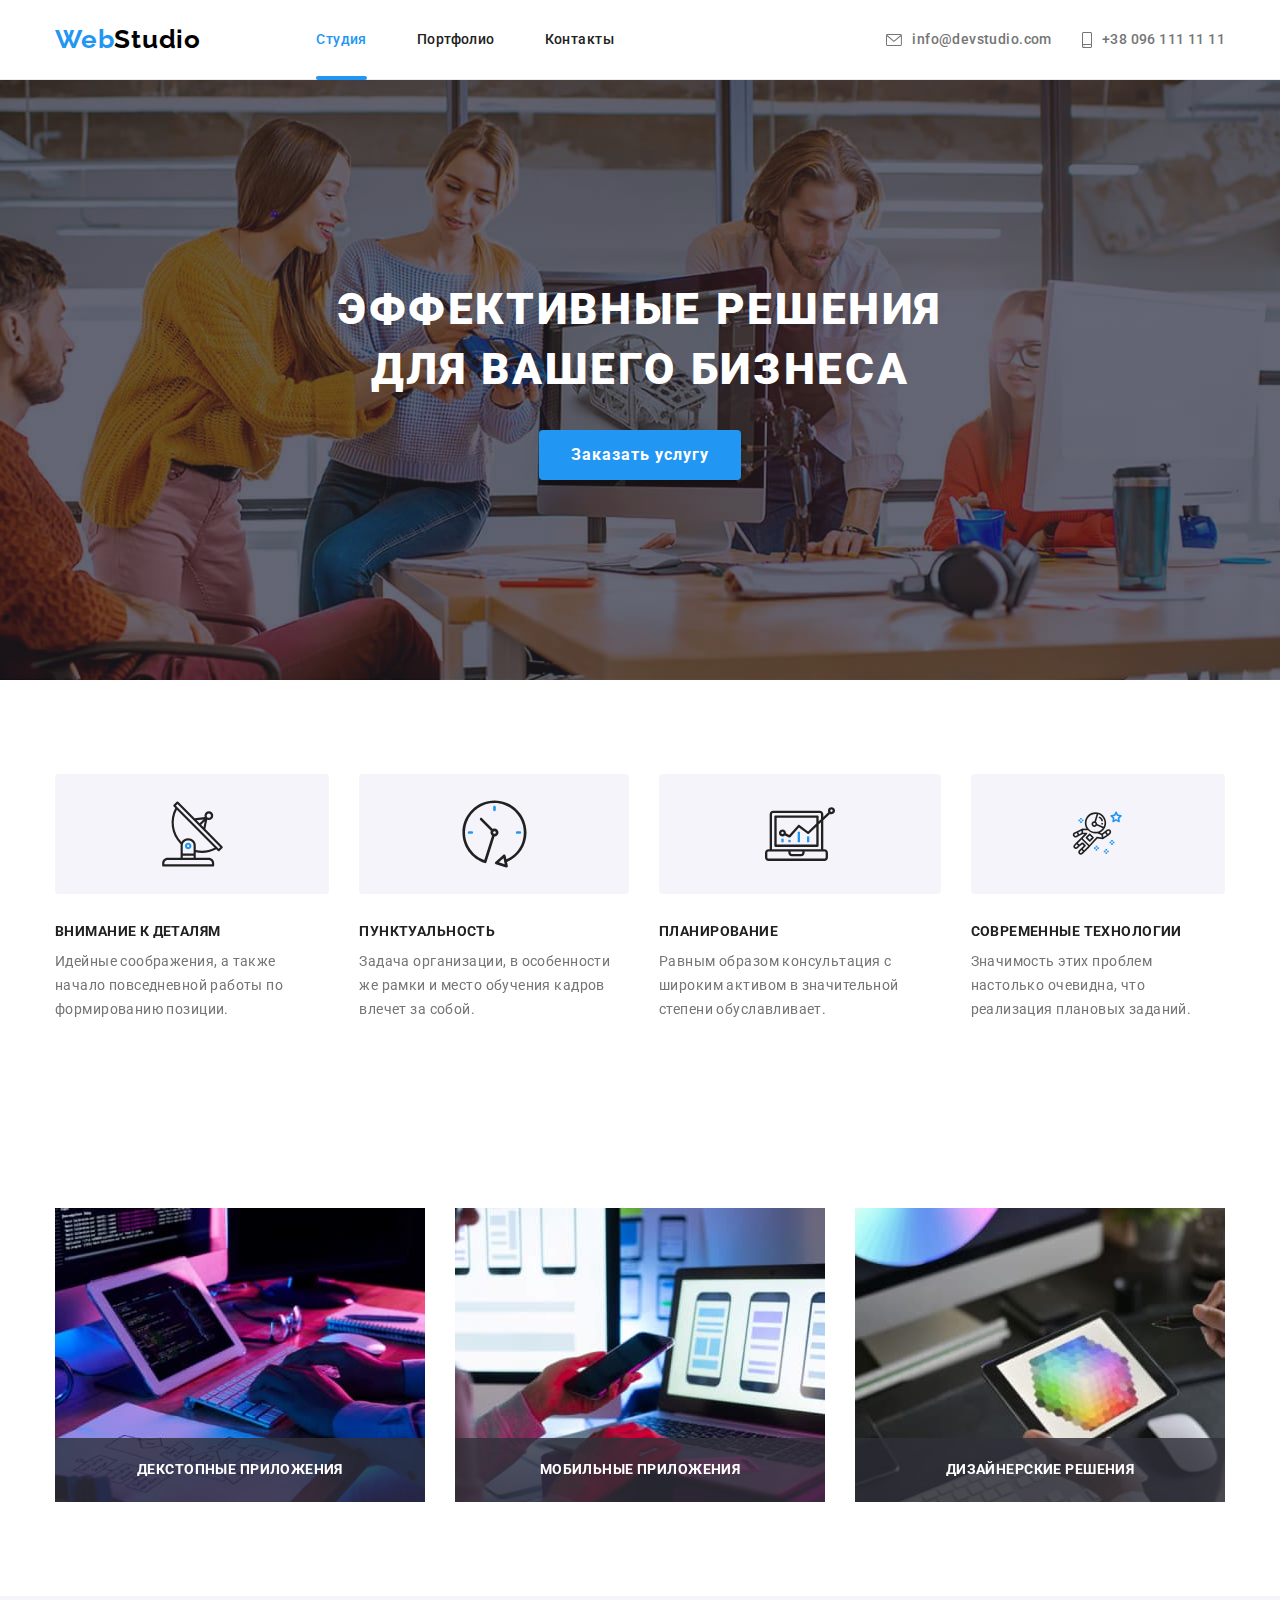
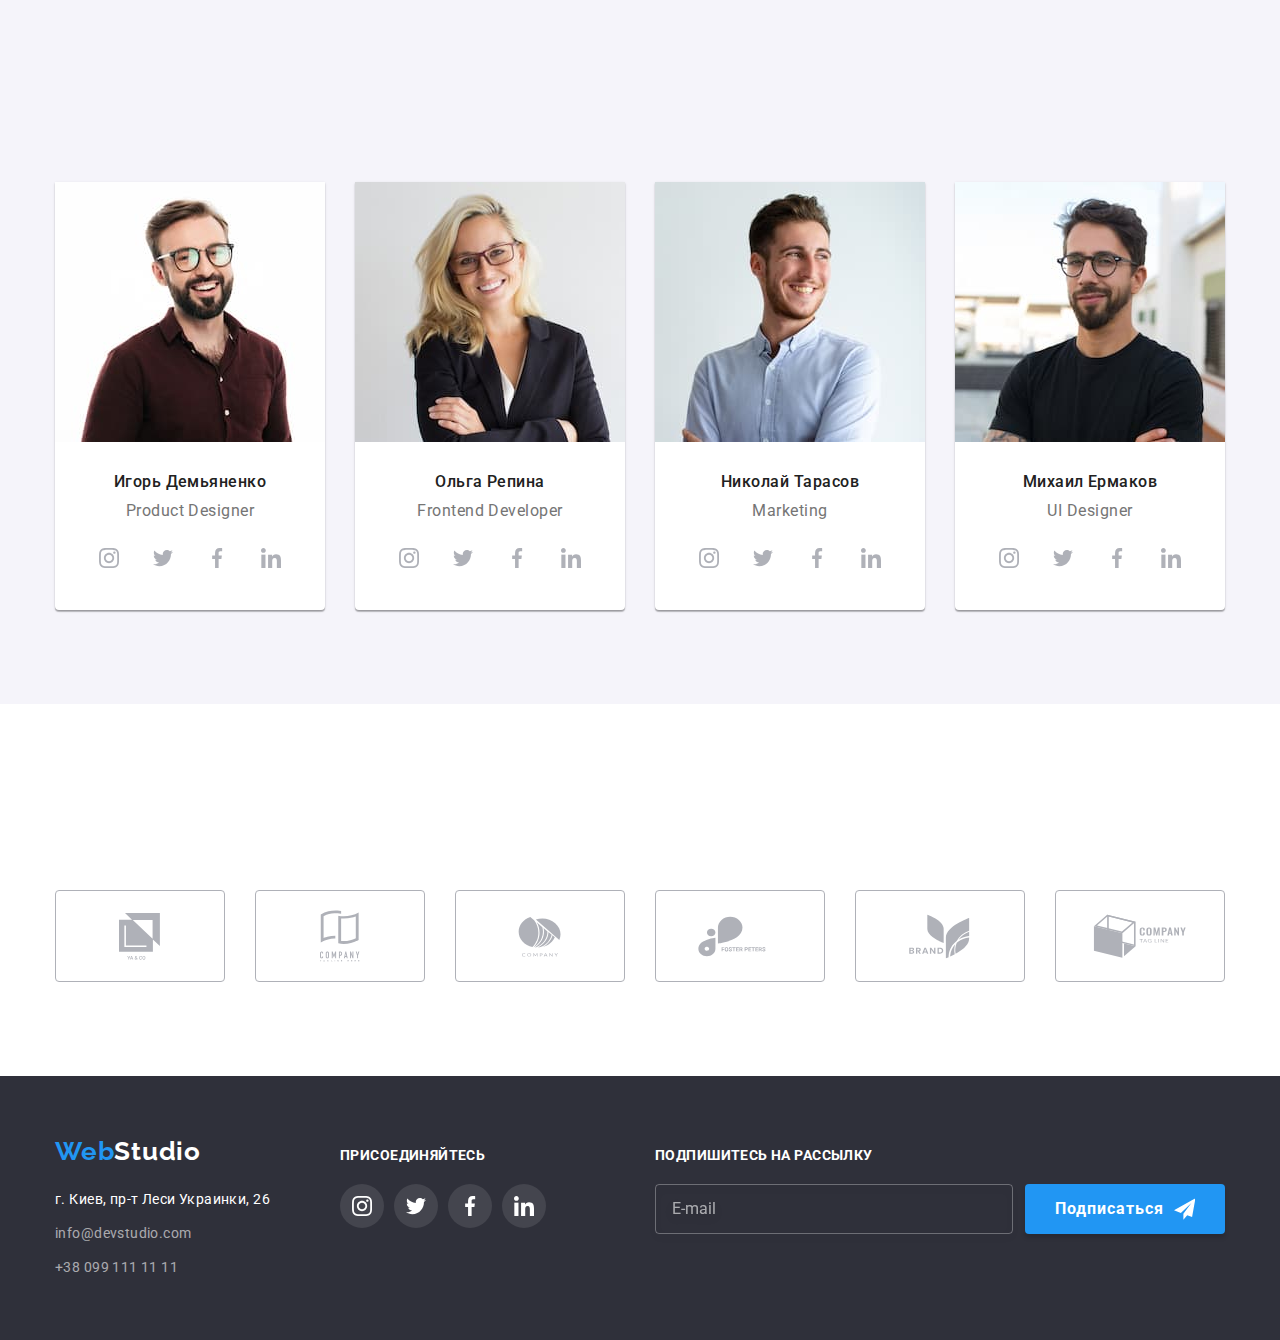
==== index.html @ d661b248 "started" ====
<!DOCTYPE html>
<html lang="ru">
<head>
    <meta charset="UTF-8">
    <meta http-equiv="X-UA-Compatible" content="IE=edge">
    <meta name="viewport" content="width=device-width, initial-scale=1.0">
    <title>Студия</title>
    <link rel="preconnect" href="https://fonts.googleapis.com">
    <link rel="preconnect" href="https://fonts.gstatic.com" crossorigin>
    <link href="https://fonts.googleapis.com/css2?family=Montserrat:wght@400;700&family=Raleway:wght@700&family=Roboto:wght@400;500;700;900&display=swap" rel="stylesheet">
   <!-- Oleo Script -->
    <link rel="preconnect" href="https://fonts.googleapis.com">
    <link rel="preconnect" href="https://fonts.gstatic.com" crossorigin>
    <link
    href="https://fonts.googleapis.com/css2?family=Montserrat:wght@400;700&family=Oleo+Script:wght@400;700&family=Raleway:wght@700&family=Roboto:wght@400;500;700;900&display=swap"
    rel="stylesheet">
    <link rel="stylesheet" href="https://cdnjs.cloudflare.com/ajax/libs/modern-normalize/1.1.0/modern-normalize.min.css">
    <link rel="stylesheet" href="./css/main.min.css">
    <link rel="stylesheet" href="./css/style.css">
    <link rel="stylesheet" href="https://cdnjs.cloudflare.com/ajax/libs/animate.css/4.1.1/animate.min.css" />
    <link href="https://unpkg.com/aos@2.3.1/dist/aos.css" rel="stylesheet">
</head>
<body>
  
<!--Шапка сайта-->
    <header class="page-header">
    <div class="container">
    <a href="/" class="logo">
        <span class="logo-part-one" lang="en">Web</span><span class="logo-part-two" lang="en">Studio</span>
        </a>
    <!--Навигация-->
        
        <nav>
        <ul class="site-nav list">
            <li class="site-nav-item "><a href="" class="site-nav-link current">Студия</a>
            <div class="site-nav-line"></div></li>
            <li class="site-nav-item"><a href="./portfolio.html" class="site-nav-link " >Портфолио</a>
            <div class="site-nav-line"></div></li>
            <li class="site-nav-item"><a href="" class="site-nav-link" >Контакты</a>
            <div class="site-nav-line"></div></li>
            
        </ul>
        </nav>
        <ul class="contacts list">
            <li class="contact"><a href="mailto:info@devstudio.com" class="contact-link" ><svg class="contact-link-icon" width="16" height="12"><use href="./images/icons.svg#icon-envelope-hover"></use></svg>info@devstudio.com</a></li>
            <li class="contact"><a href="tel:+380961111111" class="contact-link" ><svg class="contact-link-icon" width="10" height="16"><use href="./images/icons.svg#icon-smartphone"></use></svg>+38 096 111 11 11</a></li>
        </ul>
            </div>

    </header>
    <div class="container"></div>
        <main>
    <!--Heroy-->
    
        <section class="hero">
        <div class="container">
            <h1 class="hero-title animate__animated animate__swing">
                Эффективные решения для вашего бизнеса
            </h1>
            <button type="button" class="btn-hero" data-modal-open >Заказать услугу</button>

       
        </div>  
        </section>
    
<!--Наши преимущества-->
    <section class="features section">
        <div class="container">
        <!--Заголовок под скрытие-->
        <h2 class="visually-hidden">Наши преимущества</h2>
        <ul class="feature-list list" data-aos="fade-up">
            <li class="feature-item" >
                <div class="feature-bg" >
                    <svg class="feature-icon" width="65" height="70"><use href="./images/icons.svg#icon-antenna-1"></use></svg>
                </div>
                <h3 class="feature-title">Внимание к деталям</h3>
                <p class="feature-article">Идейные соображения, а также начало повседневной работы по формированию позиции.</p>
            
            </li>

            <li class="feature-item">
                <div class="feature-bg">
                    <svg class="feature-icon" width="67" height="70">
                        <use href="./images/icons.svg#icon-clock-1"></use>
                    </svg>
                </div>
                 <h3 class="feature-title">Пунктуальность</h3>
                 <p class="feature-article">Задача организации, в особенности же рамки и место обучения кадров влечет за собой.</p>
            
            </li>

            <li class="feature-item">
                <div class="feature-bg">
                    <svg class="feature-icon" width="70" height="70">
                        <use href="./images/icons.svg#icon-diagram-1"></use>
                    </svg>
                </div>
                <h3 class="feature-title">Планирование</h3>
                <p class="feature-article">Равным образом консультация с широким активом в значительной степени обуславливает.</p>
                
            </li>
            
            <li class="feature-item">
                <div class="feature-bg">
                    <svg class="feature-icon" width="55" height="61">
                        <use href="./images/icons.svg#icon-astronaut-1"></use>
                    </svg>
                </div>
                <h3 class="feature-title">Современные технологии</h3>
                <p class="feature-article">Значимость этих проблем настолько очевидна, что реализация плановых заданий.</p>
            
            </li>
        </ul>

        </div>
    </section>
<!--Чем мы занимаемся?-->
   <section class="work section">
       <div class="container">
       <h2 class="section-title" data-aos="fade-up">
        Чем мы занимаемся
       </h2>
       <ul class="examples list">
           <li class="example-item">
        <div class="example-wrap">
            <img src="./images/box1.jpg" alt="example-1" width="370">
                <p class="example-text">Декстопные приложения
                </p>
            </div>
        </li>

        <li class="example-item">
             <div class="example-wrap">
                <img src="./images/box2.jpg" alt="example-2" width="370">
                <p class="example-text">Мобильные приложения
                </p>
             </div>
        </li>
        <li class="example-item">
            <div class="example-wrap">
                <img src="./images/box3.jpg" alt="example-3" width="370">
                <p class="example-text">Дизайнерские решения
                </p>
            </div>
        </li>
        </div>
   </section>
<!--Наша команда-->

   <section class="team section">
       <div class="container">
    <h2 class="section-title" data-aos="fade-up">
        Наша команда
    </h2>
        <ul class="teams list">
            <li class="team-item">
                <img src="./images/img.jpg" alt="" width="270">
                <div class="team-content">
                    <h3 class="title">Игорь Демьяненко</h3>
                    <p lang="en" class="team-icon">Product Designer</p>
                    <ul class="team-list-soc list">
                        <li class="team-soc-item">
                            <a href="" class="team-soc-link link">
                                <svg class="team-icon" width="20" height="20">
                                    <use href="./images/icons.svg#icon-instagram-team1"></use>
                                </svg>
                            </a>
                        </li>
                        <li class="team-soc-item"><a href="" class="team-soc-link link"><svg class="team-icon" width="20" height="20">
                                    <use href="./images/icons.svg#icon-twitter-team2"></use>
                                </svg></a></li>
                        <li class="team-soc-item"><a href="" class="team-soc-link link"><svg class="team-icon" width="20" height="20">
                                    <use href="./images/icons.svg#icon-facebook-team3"></use>
                                </svg></a></li>
                        <li class="team-soc-item"><a href="" class="team-soc-link link"><svg class="team-icon" width="20" height="20">
                                    <use href="./images/icons.svg#icon-linkedin-team-4"></use>
                                </svg>
                            </a>
                        </li>
                    </ul>
                </div>
            </li>
            <li class="team-item">
                <img src="./images/img1.jpg" alt="" width="270">
                <div class="team-content">
                    <h3 class="title">Ольга Репина</h3>
                    <p lang="en" class="team-icon">Frontend Developer</p> 
                    <ul class="team-list-soc list">
                        <li class="team-soc-item">
                            <a href="" class="team-soc-link link">
                                <svg class="team-icon" width="20" height="20">
                                    <use href="./images/icons.svg#icon-instagram-team1"></use>
                                </svg>
                            </a>
                        </li>
                        <li class="team-soc-item"><a href="" class="team-soc-link link"><svg class="team-icon" width="20" height="20">
                                    <use href="./images/icons.svg#icon-twitter-team2"></use>
                                </svg></a></li>
                        <li class="team-soc-item"><a href="" class="team-soc-link link"><svg class="team-icon" width="20" height="20">
                                    <use href="./images/icons.svg#icon-facebook-team3"></use>
                                </svg></a></li>
                        <li class="team-soc-item"><a href="" class="team-soc-link link"><svg class="team-icon" width="20" height="20">
                                    <use href="./images/icons.svg#icon-linkedin-team-4"></use>
                                </svg></a></li>
                    </ul> </div>
            </li>
            <li class="team-item">
                <img src="./images/img2.jpg" alt="" width="270">
                <div class="team-content">
                    <h3 class="title">Николай Тарасов</h3>
                    <p lang="en" class="team-icon">Marketing</p> 
                    <ul class="team-list-soc list">
                        <li class="team-soc-item">
                            <a href="" class="team-soc-link link">
                                <svg class="team-icon" width="20" height="20">
                                    <use href="./images/icons.svg#icon-instagram-team1"></use>
                                </svg>
                            </a>
                        </li>
                        <li class="team-soc-item"><a href="" class="team-soc-link link"><svg class="team-icon" width="20" height="20">
                                    <use href="./images/icons.svg#icon-twitter-team2"></use>
                                </svg></a></li>
                        <li class="team-soc-item"><a href="" class="team-soc-link link"><svg class="team-icon" width="20" height="20">
                                    <use href="./images/icons.svg#icon-facebook-team3"></use>
                                </svg></a></li>
                        <li class="team-soc-item"><a href="" class="team-soc-link link"><svg class="team-icon" width="20" height="20">
                                    <use href="./images/icons.svg#icon-linkedin-team-4"></use>
                                </svg></a></li>
                    </ul></div>
            </li>
            <li class="team-item">
                <img src="./images/img3.jpg" alt="" width="270">
                <div class="team-content">
                    <h3 class="title">Михаил Ермаков</h3>
                    <p lang="en" class="team-icon">UI Designer</p> <ul class="team-list-soc list">
                        <li class="team-soc-item">
                            <a href="" class="team-soc-link link">
                                <svg class="team-icon" width="20" height="20">
                                    <use href="./images/icons.svg#icon-instagram-team1"></use>
                                </svg>
                            </a>
                        </li>
                        <li class="team-soc-item"><a href="" class="team-soc-link link"><svg class="team-icon" width="20" height="20">
                                    <use href="./images/icons.svg#icon-twitter-team2"></use>
                                </svg></a></li>
                        <li class="team-soc-item"><a href="" class="team-soc-link link"><svg class="team-icon" width="20" height="20">
                                    <use href="./images/icons.svg#icon-facebook-team3"></use>
                                </svg></a></li>
                        <li class="team-soc-item"><a href="" class="team-soc-link link"><svg class="team-icon" width="20" height="20">
                                    <use href="./images/icons.svg#icon-linkedin-team-4"></use>
                                </svg></a></li>
                    </ul></div>
            </li>
        </ul> 
     
        
    </div>
</section>
<section class="client section">
    <div class="container">
        <h2 class="section-title" data-aos="fade-up">Постоянные клиенты</h2>
    <ul class="clients list">
        <li class="client-item">
            <a href="" class="client-item-link link">
                <svg class="client-icon" width="41" height="47">
                    <use href="./images/icons.svg#icon-client1">
                        
                    </use></svg></a></li>
        <li class="client-item">
            <a href="" class="client-item-link link">
                <svg class="client-icon" width="40" height="52">
                    <use href="./images/icons.svg#icon-client2">
                        
                    </use></svg></a></li>
        <li class="client-item">
            <a href="" class="client-item-link link">
                <svg class="client-icon" width="43" height="41">
                    <use href="./images/icons.svg#icon-client3">
                        
                    </use></svg></a></li>
        <li class="client-item">
            <a href="" class="client-item-link link">
                <svg class="client-icon" width="84" height="41">
                    <use href="./images/icons.svg#icon-client4">
                        
                    </use></svg></a></li>
        <li class="client-item">
            <a href="" class="client-item-link link">
                <svg class="client-icon" width="63" height="45">
                    <use href="./images/icons.svg#icon-client5">
                        
                    </use></svg></a></li>
        <li class="client-item">
            <a href="" class="client-item-link link">
                <svg class="client-icon" width="94" height="44">
                    <use href="./images/icons.svg#icon-client6">
                        
                    </use></svg></a></li>
    </ul>
    </div>
</section>
  


    </main>



<!--Footer-->

<footer class="footer">
<div class="container">

 
        
       
<div class="logo-footer-container">
       <a href="/" class="logo-footer"><span class="logo-part-one" lang="en">Web</span><span class="logo-part-three" lang="en">Studio</span> </a>
    <address class="adress">
        <ul class="contacts-footer list">
            <li class="adress-footer"><span>г. Киев, пр-т Леси Украинки, 26</span></li>
            <li class="adress-footer "><a href="mailto:info@devstudio.com" class="contact-footer">info@devstudio.com</a></li>
            <li><a href="tel:+380991111111" class="contact-footer">+38 099 111 11 11</a></li>
    </ul>
    </address>
</div>
   
    
  

<div class="soc">
    <h3 class="footer-soc-title">Присоединяйтесь</h3>
        <ul class="footer-soc list">
            <li class="footer-soc-item">
                <a href="" class="footer-soc-link">
                    <svg class="footer-soc-icon" width="20" height="20">
                        <use href="./images/icons.svg#icon-instagram-footer-1">

                        </use> </svg></a></li>
            <li class="footer-soc-item">
                <a href="" class="footer-soc-link">
                    <svg class="footer-soc-icon" width="20" height="20">
                        <use href="./images/icons.svg#icon-twitter-footer-2">

                        </use> </svg></a></li>
            <li class="footer-soc-item">
                <a href="" class="footer-soc-link">
                    <svg class="footer-soc-icon" width="20" height="20">
                        <use href="./images/icons.svg#icon-facebook-footer-3">

                        </use> </svg></a></li>
            <li class="footer-soc-item">
                <a href="" class="footer-soc-link">
                    <svg class="footer-soc-icon" width="20" height="20">
                        <use href="./images/icons.svg#icon-linkedin-footer-4">

                        </use> </svg></a></li>
        </ul>
</div>

<div class="subscribe-wrap">
<h3 class="footer-soc-title">Подпишитесь на рассылку</h3>
<form class="subscribe-form">

<input 
class="subscribe-input" 
type="email"
name="subscribe-email" 
placeholder="E-mail">

<!-- кнопка -->
<button type="submit" class="subscribe-btn">Подписаться
    <svg class="subscribe-icon" width="24" height="24">
        <use href="./images/icons.svg#icon-icon-send"></use>
    </svg>
</form>

</div>


</footer>

    <div class="backdrop is-hidden" data-modal>
        <div class="modal" >

            <h3 class="modal-title">Оставьте свои данные, мы вам перезвоним</h3>
            <form class="modal-form" autocomplete="on">
                <div class="modal-field">
                <label class="input-name"  for="name">Имя</label>
               <div class="input-wrap"><input class="modal-input" type="text" name="username" id="name" autofocus required />
            <svg class="input-icon" width="18" height="18">
                <use href="./images/icons.svg#icon-person-black-18dp-1" ></use>
            </svg>
        </div>
          
            </div>
               
                <div class="modal-field">

                 <label class="input-name" for="phone_number">Телефон</label>
                <div class="input-wrap">
                <input class="modal-input" type="tel" name="phone_number" id="phone_number" required />
                <svg class="input-icon" width="18" height="18">
                    <use href="./images/icons.svg#icon-phone-black-18dp-1" ></use>
                </svg>
            </div>
                </div>
                   
            <div class="modal-field">
                <label class="input-name"  for="email">Почта</label>
                <div class="input-wrap">
                <input class="modal-input" type="email" name="email" id="email" required />
                    <svg class="input-icon"  width="18" height="18">
                        <use href="./images/icons.svg#icon-email-black-18dp-1">
                        </use>
                    </svg>
                </div>
             </div>
                    
                 
    
                <label class="input-name"  for="comments">Комментарий</label>
                    <textarea  class="modal-textarea" name="comments" rows="5" placeholder="Введите текст" id="comments"></textarea>
                </label>

            
                <div class="modal-field">
                <input class="input-check"  type="checkbox" name="terms" value="terms"  id="terms" />
                <label class="check-text" for="terms">
                    <span>
                    <svg class="check-icon" width="11" height="8">
                        <use href="./images/icons.svg#icon-check">
                        </use>
                    </svg>
                </span>Соглашаюсь с рассылкой и принимаю &nbsp; <a href="" class="check-link">Условия договора
                </a>
            </label>
            </div>
                
                <button class="modal-btn" type="submit">Отправить</button>
                </form>

        <button type="button" class="modal-close-btn" data-modal-close>
            <svg class="icon icon-Vector-1"  width="11" height="11">
            <use  href="./images/icons.svg#icon-Vector-1"></use>
        </svg>
        </button>
        </div>
    </div>
<script src="./js/modal.js"></script>
<script src="https://unpkg.com/aos@2.3.1/dist/aos.js"></script>
<script>
    AOS.init();
</script>
</body>
</html>
---- css/main.min.css ----
:root{--primary-text-color: #757575;--title-text-color: #212121;--text-wh-color: #FFFFFF;--text-bl-color: #2196F3;--accent-color: #2196F3;--footer-contacts-color: rgba(255, 255, 255, 0.6);--primary-bg-color: #2196F3;--primary-bg-white-color: #FFFFFF;--primary-bg-grey-color: #2F303A;--primary-bg-btn-color: #F5F4FA;--typical-magrin: 50px}p,h1,h2,h3,h4,h5,h6{margin:0}ul{margin:0;padding-left:0}img{display:block;max-width:100%;height:auto}body{font-family:"Roboto","Oleo Script","sans-serif";font-size:14px;line-height:1.71;letter-spacing:.03em;background:var(--primary-bg-white-color);color:var(--primary-text-color)}.container{width:1200px;padding-left:15px;padding-right:15px;margin:0 auto}a{text-decoration:none}.list{list-style:none;padding:0;margin:0}.visually-hidden{position:absolute;white-space:nowrap;width:1px;height:1px;overflow:hidden;border:0;padding:0;clip:rect(0 0 0 0);clip-path:inset(50%);margin:-1px}.logo{font-family:"Raleway","Oleo Script","sans";font-weight:700;font-size:26px;line-height:1.19;letter-spacing:.03em;margin-right:93px}.logo-part-one{color:var(--accent-color)}.logo-part-two{color:#000}.logo-part-three{color:var(--text-wh-color)}.page-header .container{display:flex;align-items:center;justify-content:space-between}.page-header{border-bottom:1px solid #ececec}.site-nav{display:flex;align-items:center;margin-right:250px}.site-nav-link{font-weight:500;color:var(--title-text-color);padding-top:32px;padding-bottom:32px;padding-top:32px;display:block;line-height:1.1;transition:color 250ms cubic-bezier(0.4, 0, 0.2, 1)}.site-nav-link.current::after{position:absolute;bottom:-1px;left:0;content:"";width:100%;height:4px;background:currentColor;border-radius:2px}.site-nav-item:not(:last-child){margin-right:50px}.site-nav-link:hover,.site-nav-link:focus{color:var(--accent-color)}.site-nav-link.current{color:var(--primary-bg-color)}.site-nav-link{position:relative}.contact-link{display:flex;align-items:center;transition:color 250ms cubic-bezier(0.4, 0, 0.2, 1)}.contact-link-icon{margin-right:10px}.contact-link{font-weight:500;color:var(--primary-text-color)}.contact-link:hover,.contact-link:focus{color:var(--text-bl-color)}.contact-link{fill:#757575}.contact-link:hover .contact-link-icon{fill:currentColor}.section{padding:94px 0}.logo-footer{font-family:"Raleway","Oleo Script","sans";font-weight:700;font-size:26px;line-height:1.19;letter-spacing:.03em}.footer{background-color:var(--primary-bg-grey-color);padding-top:60px;padding-bottom:60px}.adress-footer{font-style:normal;font-weight:400;font-size:14px;line-height:1.71;letter-spacing:.03em;color:var(--primary-bg-white-color);margin-bottom:10px}.contacts.list{display:flex}.contacts.list .contact:not(:last-child){margin-right:30px}.contact-footer{color:rgba(255,255,255,.6);font-style:normal;transition:color 250ms cubic-bezier(0.4, 0, 0.2, 1)}.contact-footer:hover,.contact-footer:focus{color:var(--text-bl-color)}.contacts-footer{display:flex;flex-direction:column}.adress-footer:not(:last-child){margin-bottom:10px}.adress{margin-top:20px}.footer-soc-cont{display:block;width:206px}.footer-soc-title{font-size:14px;line-height:1.14;text-transform:uppercase;color:var(--text-wh-color);font-weight:700;margin-bottom:20px;margin-top:12px}.footer-soc.list{display:flex;justify-content:center;align-items:center;gap:10px}.footer-soc-item{display:flex;align-items:center;border-radius:50%;background:rgba(255,255,255,.1);width:44px;height:44px}.footer-soc-link{display:flex;justify-content:center;align-items:center;width:100%;height:100%;border-radius:50%;transition:background-color 250ms cubic-bezier(0.4, 0, 0.2, 1)}.footer-soc-icon{fill:#fff}.footer-soc-link:hover,.footer-soc-link:focus{background-color:var(--accent-color);border-radius:50%}.footer .container{display:flex;justify-content:center;align-items:flex-start}.logo-footer-container{margin-right:70px}.subscribe-btn{background:var(--accent-color);box-shadow:0px 4px 4px rgba(0,0,0,.15);border-radius:4px;width:200px;height:50px;line-height:1.88;font-size:16px;font-weight:700;align-items:center;text-align:center;letter-spacing:.06em;display:flex;padding:10px 30px;color:var(--text-wh-color);border:0;transition:background-color 250ms cubic-bezier(0.4, 0, 0.2, 1);cursor:pointer}.subscribe-btn:hover{background:#188ce8}.subscribe-icon{fill:#fff;margin-left:10px}.subscribe-input{background-color:rgba(0,0,0,0);width:358px;height:50px;border:1px solid rgba(255,255,255,.3);filter:drop-shadow(0px 4px 4px rgba(0, 0, 0, 0.15));border-radius:4px;color:var(--text-wh-color);padding:15px 16px;margin-right:12px;transition:border-color 250ms cubic-bezier(0.4, 0, 0.2, 1)}.subscribe-input:focus{outline:1px solid var(--primary-bg-white-color)}.subscribe-input:focus::placeholder{color:var(--text-wh-color)}.subscribe-input::placeholder{font-size:16px;line-height:1.25;color:rgba(255,255,255,.6);background-color:rgba(0,0,0,0);transition:color 250ms cubic-bezier(0.4, 0, 0.2, 1)}.subscribe-form{display:flex;justify-content:center;align-items:center}.subscribe-wrap{margin-left:auto;margin-right:0}/*# sourceMappingURL=main.min.css.map */
---- css/style.css ----
/* Стили для Index.html */



/* Hero */

.hero{
    background-image:linear-gradient(rgba(47, 48, 58, 0.4),
    rgba(47, 48, 58, 0.4)), url(../images/background-hero.jpg);
    background-repeat: no-repeat;
    background-position: center;
    background-size: cover;
    padding-top: 200px;
    padding-bottom: 200px;
    text-align: center;
    max-width: 1600px;
    margin: 0 auto;
}
/*   Эффективные решения для вашего бизнеса */
.hero-title{
    font-weight: 900;
    font-size: 44px;
    line-height: 1.36;
    letter-spacing: 0.06em;
    text-transform: uppercase;
    text-align: center;
    color: var(--primary-bg-white-color);
    max-width: 696px;
    margin-bottom: 30px ;
    margin-left: auto;
    margin-right: auto;
}
/* Кнопка заказать услугу */

.btn-hero:hover{
    background: #188CE8;
    
}
.btn-hero{
    font-family: inherit;
    font-weight: 700;
    font-size: 16px;
    line-height: 1.88;
    letter-spacing: 0.06em;
    color: var(--text-wh-color);
    background:var(--accent-color);
    box-shadow: 0px 4px 4px rgba(0, 0, 0, 0.15);
    border-radius: 4px;
    cursor: pointer;
    min-width:width: 200px;
    height: 50px;
    padding-left:32px;
    padding-right: 32px;
    border:0;  
    transition: background-color 250ms cubic-bezier(0.4, 0, 0.2, 1)
}





/* Наши преимущества */
.feature-list {
    display: flex;
    justify-content: center;
    gap: 30px;
}

.feature-item{
    flex-basis:calc((100%-90px)/4);
   
}

.feature-title{
    
        font-weight: 700;
        font-size: 14px;
        line-height: 1.14;
        letter-spacing: 0.03em;
        text-transform: uppercase;
        color: var(--title-text-color);
        margin-bottom: 10px;
}


.feature-bg{
    display:flex;
    justify-content: center;
    align-items: center;
    background: #F5F4FA;
    border-radius: 4px;
    height: 120px;
    margin-bottom: 30px;
}

.feature-icon{}



.work.section{
    padding-top: 0;
}

/* --Чем мы занимаемся?, Наша команда*/
.section-title{
        font-weight: 700;
        font-size: 36px;
        line-height: 1.17;
        letter-spacing: 0.03em;
        color: var(--title-text-color);
        margin-bottom: 50px;
        text-align: center;


}


.examples.list{
    text-align: center;  
    display: flex;}


.example-item{
flex-basis: calc((100%-90px)/3);



}

.example-item:not(:last-child) {
    margin-right: 30px;
  
}

.example-wrap{
position: relative;

}
.example-text{
    position: absolute;
    bottom: 0;
    width: 100%;
    padding: 24px;
    display: flex;
    justify-content: center;
    align-content: center;
    line-height: 1.14;
    font-weight: 700;
    letter-spacing: 0.03em;
    text-transform: uppercase;
    color: var(--text-wh-color);
    background: rgba(47, 48, 58, 0.8);
    
     
}




/* Команда */
.team{
    background-color: #F5F4FA;;
}


.teams{
    display: flex;
    justify-content: center;
    margin-right: -30px;
}

.team-item {
    flex-basis: calc((100%-120px)/4);
    margin-right: 30px;
    background-color: #FFFFFF;
    box-shadow: 0px 1px 3px rgba(0, 0, 0, 0.12), 0px 1px 1px rgba(0, 0, 0, 0.14), 0px 2px 1px rgba(0, 0, 0, 0.2);
    border-radius: 0px 0px 4px 4px;
}
.teams.list .title{
    font-weight: 500;
    font-size: 16px;
    line-height: 1.19;
    letter-spacing: 0.03em;
    color: var(--title-text-color);
    margin-bottom: 10px;
}
.teams.list{
    text-align: center;
    display: flex;
}
.team-item:not(:last-child){
margin-right: 30px;
}

.teams .team-icon{
    font-size: 16px;
    line-height: 1.19;
    letter-spacing: 0.03em;
}



.team-content{
    padding-top: 30px;
    padding-bottom: 30px;
} 
.team-soc-item {
    width: 44px;
    height: 44px;
}

.team-list-soc.list {
    display: flex;
    justify-content: center;
    align-items: center;
    margin-top: 16px;
    gap: 10px;
}

.team-soc-link:hover,
.team-soc-link:focus {
    background-color: var(--accent-color);
    border-radius: 50px;

}

.team-soc-link:hover .team-icon,
.team-soc-link:focus .team-icon {
    fill: #FFFFFF;
}



.team-soc-link.link {
    display: flex;
    justify-content: center;
    align-items: center;
    width: 100%;
    height: 100%;
    border-radius: 50%;
    transition: background-color 250ms cubic-bezier(0.4, 0, 0.2, 1);

}


.team-icon {
    fill: #AFB1B8;
    transition: fill 250ms cubic-bezier(0.4, 0, 0.2, 1);
}
/* Постоянные клиенты */

.clients.list{
    display: flex;
    gap: 30px;
    flex-wrap: wrap;
}


.client-item-link:hover,.client-item-link:focus{
    border: 1px solid #2196F3;
    border-radius: 4px;
}

.client-item-link{
    display: flex;
    justify-content: center;
    align-items: center;
    border: 1px solid #AFB1B8;
    border-radius: 4px;
    width: 100%;
    height: 100%;  
    transition: border 250ms cubic-bezier(0.4, 0, 0.2, 1)
}



.client-icon{
    fill:#AFB1B8;
    transition: fill 250ms cubic-bezier(0.4, 0, 0.2, 1);
}

.client-item{
    flex-basis: calc((100% - 150px) / 6);
    height: 92px;
}

.client-item-link:hover .client-icon{
    fill: var(--accent-color);
}



/* Модальное окно */


.backdrop{
    position: fixed;
    top: 0;
    width: 100%;
    height: 100%;
    background: rgba(0, 0, 0, 0.2);
    transition: opacity 250ms cubic-bezier(0.4, 0, 0.2, 1);
}

.backdrop.is-hidden .modal{
    transform: translate(-50%, -50%) scale(0);
}

.modal {
    position: absolute;
    left: 50%;
    top: 50%;
    transform: translate(-50%, -50%) scale(1);
    width: 528px;
    min-height: 581px;
    background: #FFFFFF;
    border-radius: 4px;
    box-shadow: 0px 1px 3px rgba(0, 0, 0, 0.12), 0px 1px 1px rgba(0, 0, 0, 0.14), 0px 2px 1px rgba(0, 0, 0, 0.2);
    transition: transform 250ms cubic-bezier(0.4, 0, 0.2, 1);
    padding: 40px;
}

.modal-close-btn{
    position: absolute;
    right: 8px;
    top: 8px;
    width: 30px;
    height: 30px;
    background: #FFFFFF;
    border: 1px solid rgba(0, 0, 0, 0.1);
    border-radius: 50%;
    display: flex;
    justify-content: center;
    align-items: center;
    cursor: pointer;
}


.modal-close-btn:hover{
    fill: var(--accent-color);
}

.is-hidden {
    opacity: 0;
    visibility: hidden;
    pointer-events: none;
}


.modal-title{
    font-weight: 700;
    font-size: 20px;
    line-height: 1.15;
    text-align: center;
    letter-spacing: 0.03em;
    color: #212121;
    margin-bottom: 12px;
}

.modal-input{
    border: 1px solid rgba(33, 33, 33, 0.2);
    border-radius: 4px;
    width: 100%;
    height: 40px;
    background-color: transparent;
    padding: 12px 42px;


}


.modal-field{
margin-bottom: 10px;
position: relative;
}

.input-wrap{
  position: relative;
}

.input-icon{

position: absolute;
left: 12px;
top: 50%;
transform: translateY(-50%);
}






.modal-input:focus,
.modal-textarea:focus
{
outline: 1px solid var(--accent-color);
}


.modal-input:focus +.input-icon
{
    fill: var(--accent-color);
}

.input-name{
    font-size: 12px;
    line-height: 1.16;
    letter-spacing: 0.01em;
    color: #757575;
    margin-bottom: 4px;
}


.modal-textarea{
border: 1px solid rgba(33, 33, 33, 0.2);
border-radius: 4px;
width: 100%;
height: 120px;
background-color: transparent;
margin-bottom: 10px;
resize: none;
padding: 12px 16px;

}

.modal-textarea::placeholder{

font-size: 12px;
line-height: 14px;
letter-spacing: 0.01em;
color: rgba(117, 117, 117, 0.5);
}

.check-text a {
color: var(--text-bl-color);
text-decoration:underline;
}

.check-text{
    margin-bottom: 30px;
    display: flex;
    align-items: center;
}

.check-text span{
    width: 16px;
    height: 15px;
    border: 2px solid #212121;
    border-radius: 4px;
    margin-right: 8px;
    display: flex;
    justify-content: center;
    align-items: center;
    border-radius: 2px;
}


.check-icon{
    fill: transparent;
}


.input-check{
    position: absolute;
    opacity: 0;
}




.input-check:checked + .check-text .check-icon{ 
    fill: white;
}


.input-check:focus + .check-text span {
    border-color: var(--accent-color);
}

.check-link:hover{
    text-decoration: none;
}

.input-check:checked + .check-text span {
    background-color: var(--accent-color);
    border: 0;
}



/* .check-text::before{
    content: "";
    width: 16px;
    height: 15px;
    border: 2px solid #212121;
    border-radius: 4px;
    margin-right: 8px;
}



.input-check:checked + .check-text::before{
    background-color: var(--accent-color);
    border: 0;
    background-image: url(../images/check.svg);
    background-repeat: no-repeat;
    background-position: center;
} */

.modal-btn{
    font-family: inherit;
    font-size: 16px;
    font-weight: 700;
    line-height: 1.88;
    letter-spacing: 0.06em;
    color: var(--text-wh-color);
    background: var(--accent-color);
    box-shadow: 0px 4px 4px rgba(0, 0, 0, 0.15);
    border-radius: 4px;
    cursor: pointer;
    width: width: 200px;
    height: 50px;
    padding-left: 32px;
    padding-right: 32px;
    border: 0;
    transition: background-color 250ms cubic-bezier(0.4, 0, 0.2, 1)
    font-weight: 700;
  display: block;
  margin: 0 auto;
}


.modal-btn:hover {
    background: #188CE8;
    box-shadow: 0px 4px 4px rgba(0, 0, 0, 0.15);

}
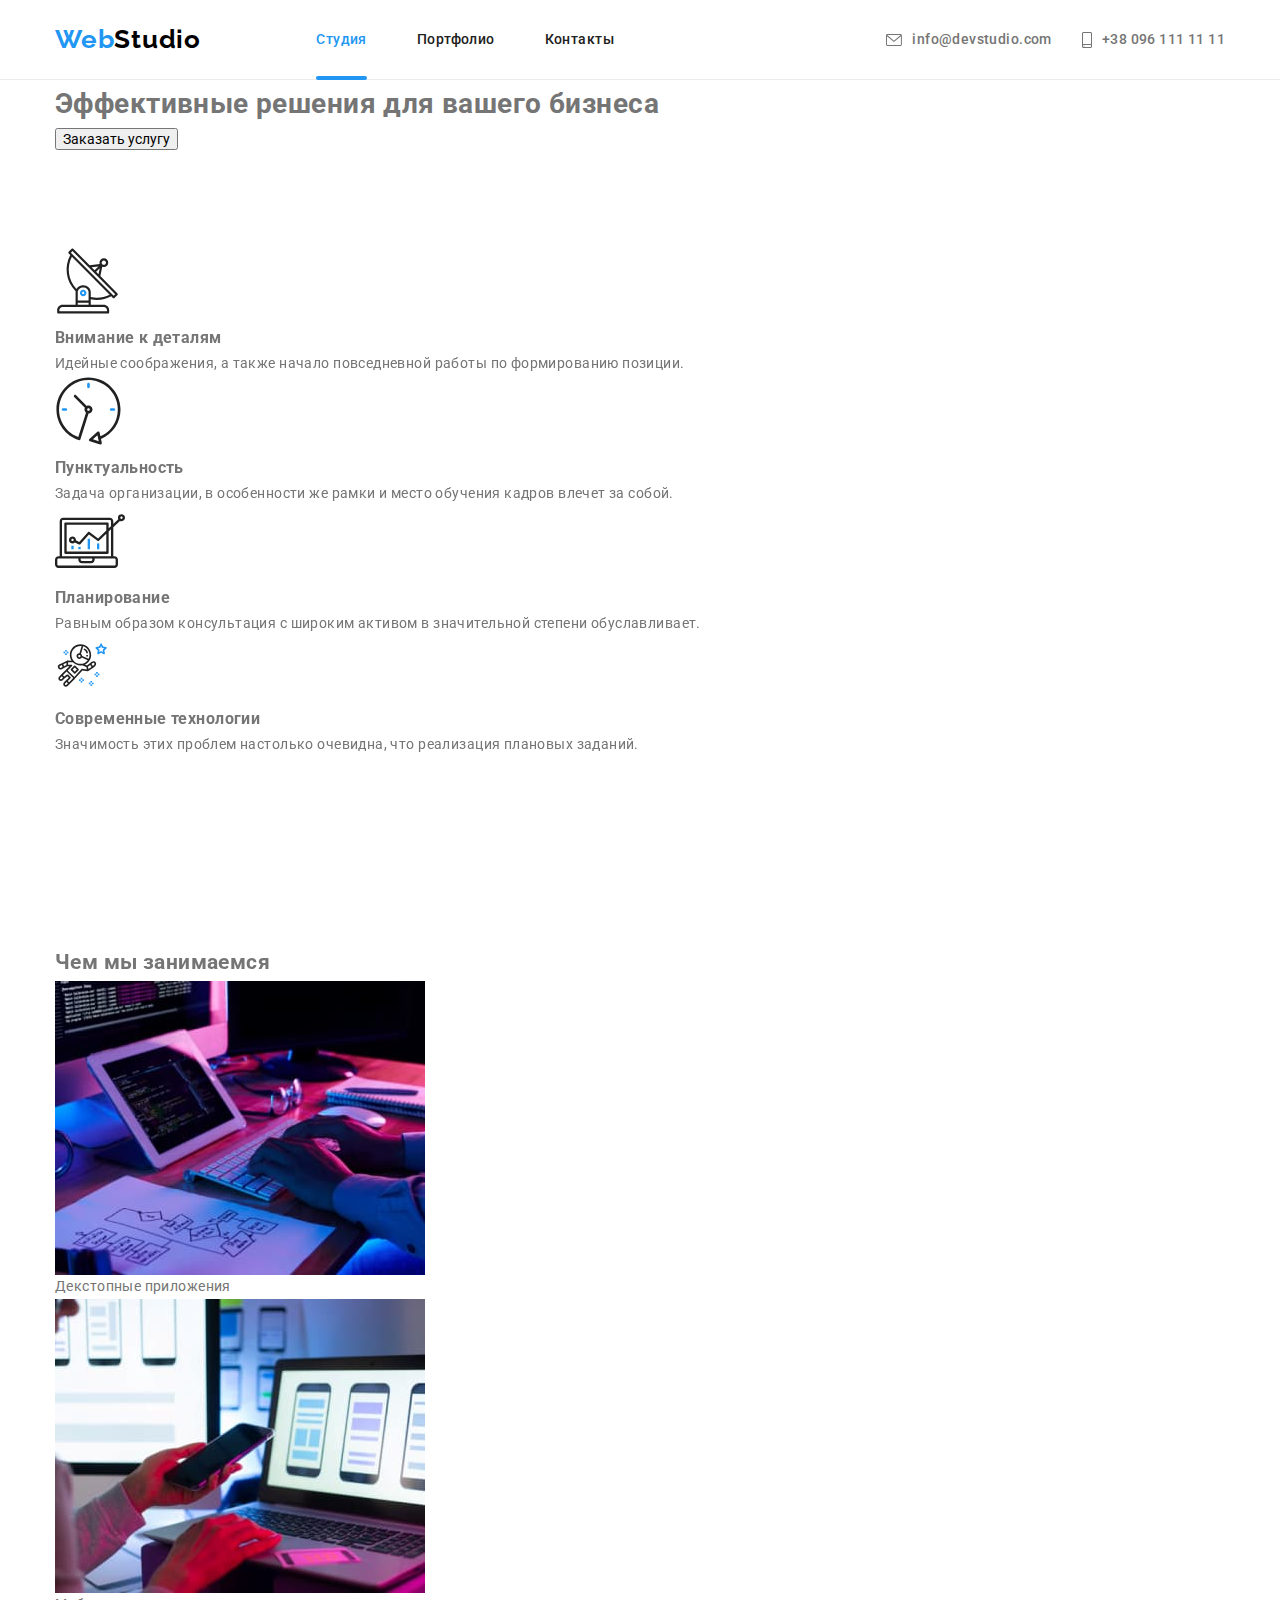
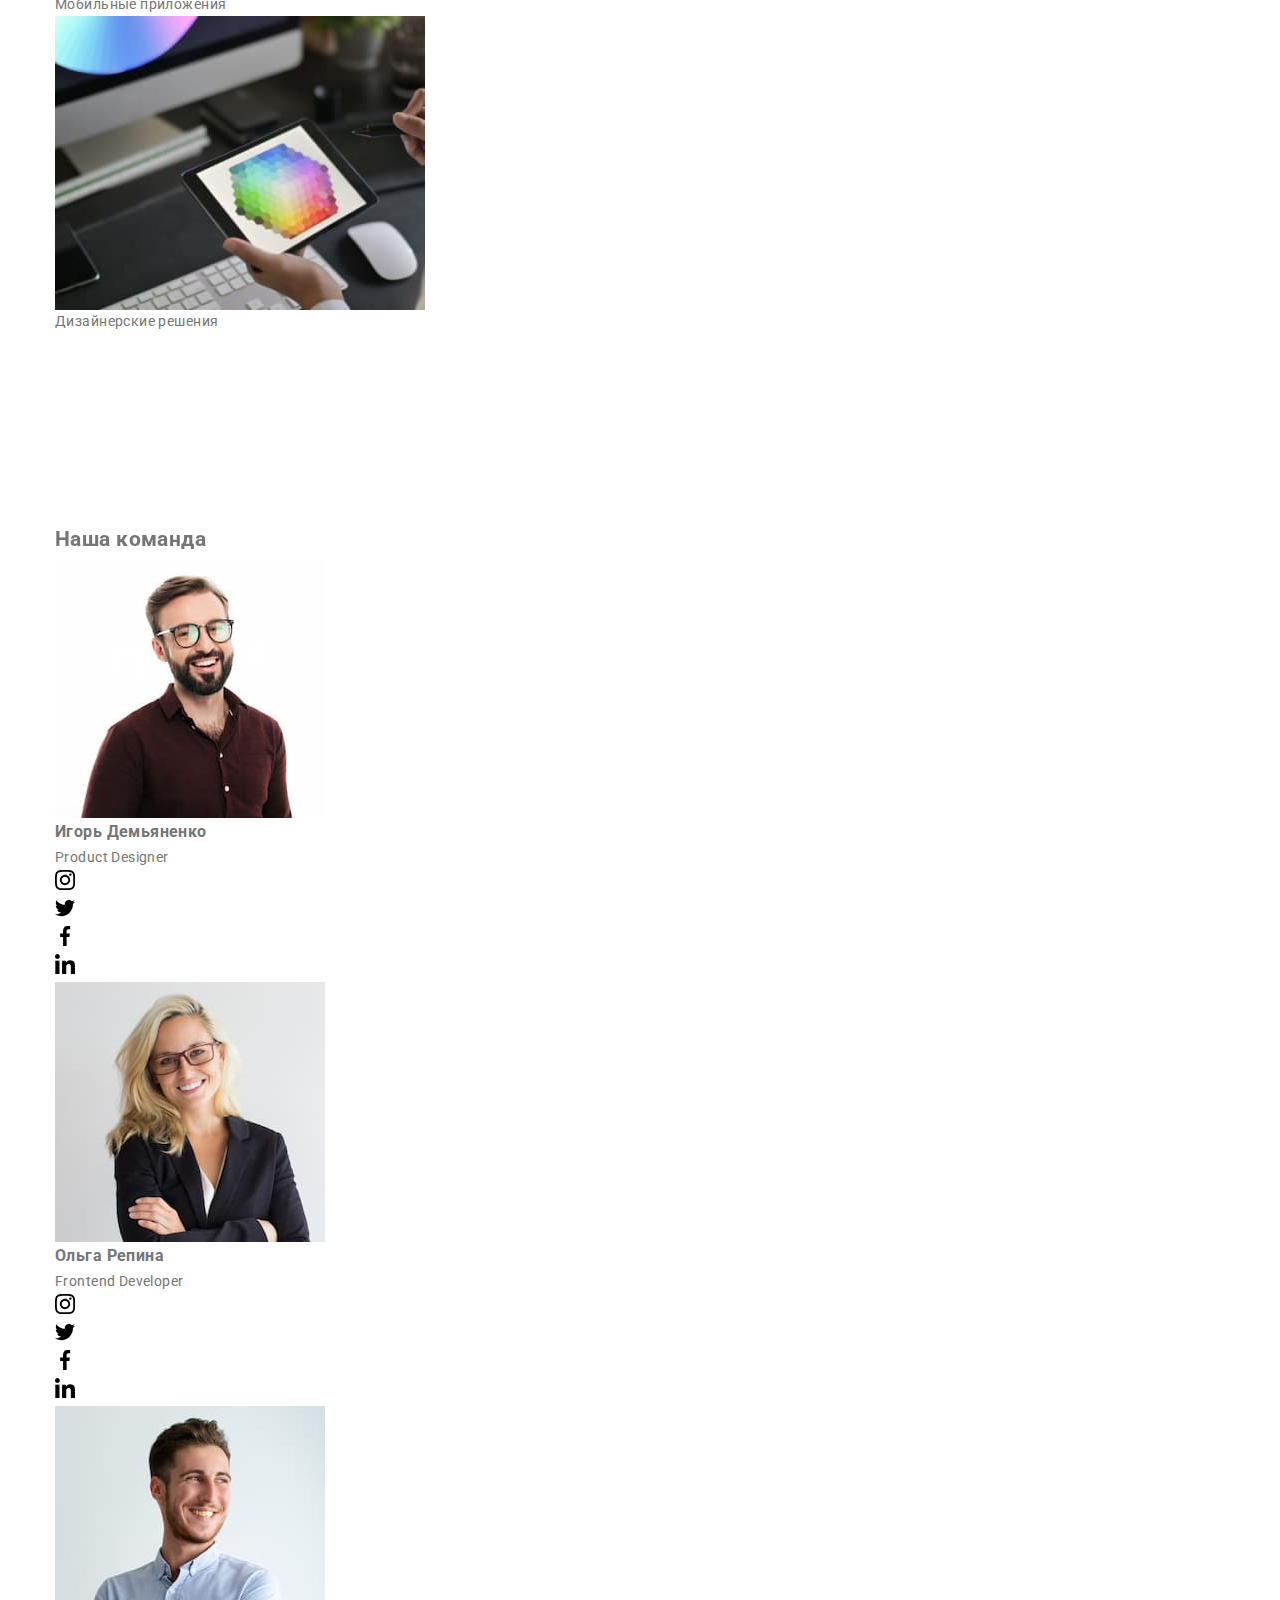
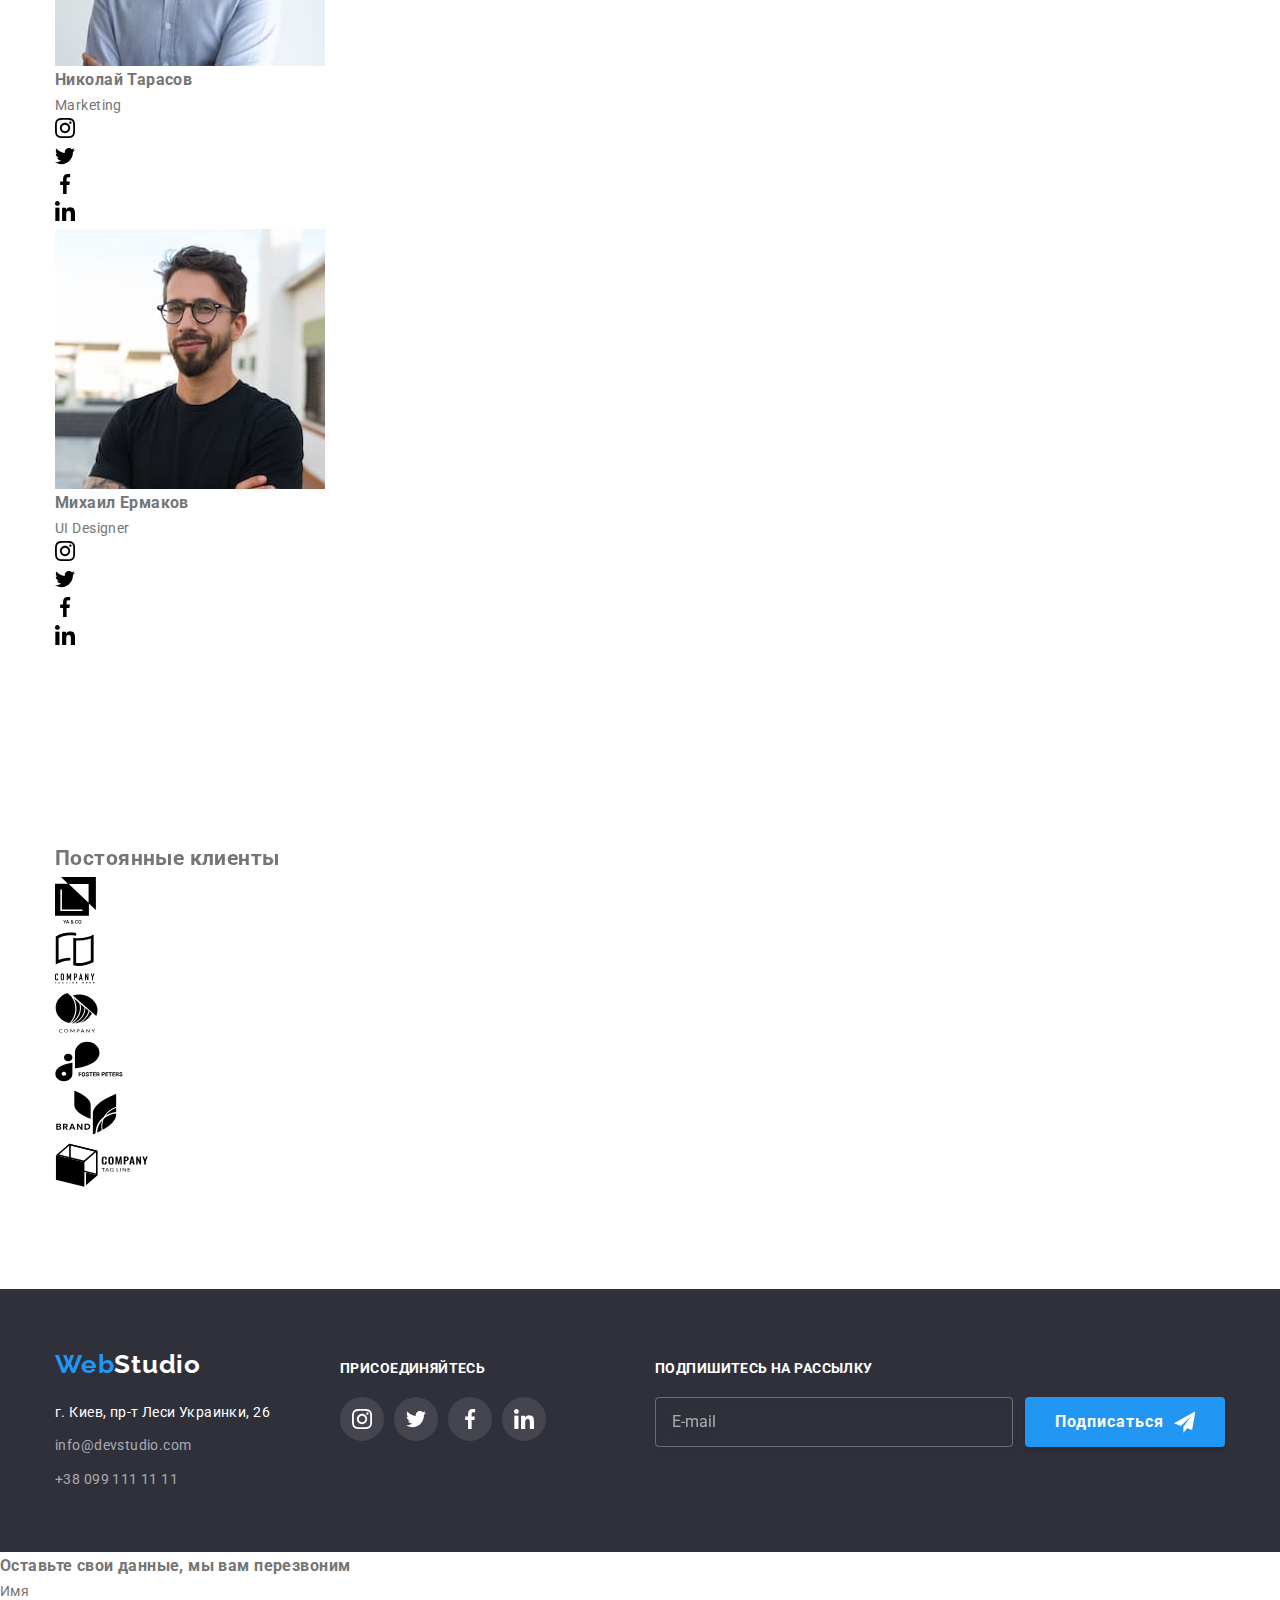
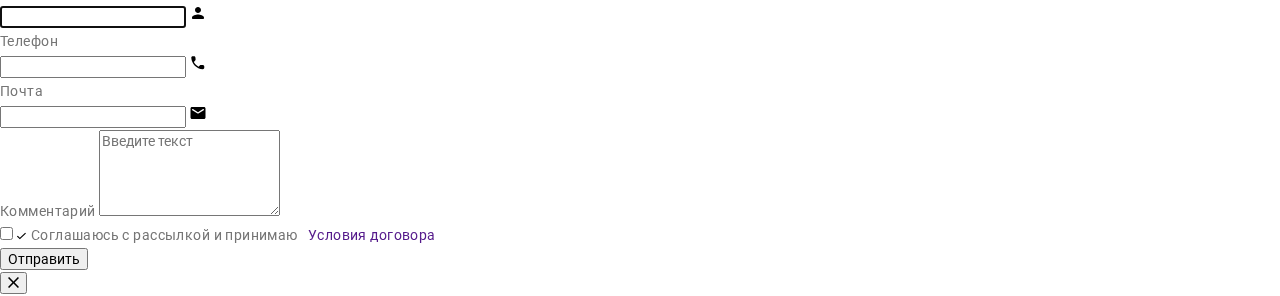
==== commit 037eba0a: "updated" ====
--- a/index.html
+++ b/index.html
@@ -14,9 +14,9 @@
     <link
     href="https://fonts.googleapis.com/css2?family=Montserrat:wght@400;700&family=Oleo+Script:wght@400;700&family=Raleway:wght@700&family=Roboto:wght@400;500;700;900&display=swap"
     rel="stylesheet">
-    <link rel="stylesheet" href="https://cdnjs.cloudflare.com/ajax/libs/modern-normalize/1.1.0/modern-normalize.min.css">
-    <link rel="stylesheet" href="./css/main.min.css">
-    <link rel="stylesheet" href="./css/style.css">
+    <link rel="stylesheet" href="https://cdnjs.cloudflare.com/ajax/libs/modern-normalize/1.1.0/modern-normalize.min.css"/>
+    <link rel="stylesheet" href="./css/main.min.css"/>
+    <!-- <link rel="stylesheet" href="./css/style.css"/> -->
     <link rel="stylesheet" href="https://cdnjs.cloudflare.com/ajax/libs/animate.css/4.1.1/animate.min.css" />
     <link href="https://unpkg.com/aos@2.3.1/dist/aos.css" rel="stylesheet">
 </head>
--- a/css/main.min.css
+++ b/css/main.min.css
@@ -1 +1 @@
-:root{--primary-text-color: #757575;--title-text-color: #212121;--text-wh-color: #FFFFFF;--text-bl-color: #2196F3;--accent-color: #2196F3;--footer-contacts-color: rgba(255, 255, 255, 0.6);--primary-bg-color: #2196F3;--primary-bg-white-color: #FFFFFF;--primary-bg-grey-color: #2F303A;--primary-bg-btn-color: #F5F4FA;--typical-magrin: 50px}p,h1,h2,h3,h4,h5,h6{margin:0}ul{margin:0;padding-left:0}img{display:block;max-width:100%;height:auto}body{font-family:"Roboto","Oleo Script","sans-serif";font-size:14px;line-height:1.71;letter-spacing:.03em;background:var(--primary-bg-white-color);color:var(--primary-text-color)}.container{width:1200px;padding-left:15px;padding-right:15px;margin:0 auto}a{text-decoration:none}.list{list-style:none;padding:0;margin:0}.visually-hidden{position:absolute;white-space:nowrap;width:1px;height:1px;overflow:hidden;border:0;padding:0;clip:rect(0 0 0 0);clip-path:inset(50%);margin:-1px}.logo{font-family:"Raleway","Oleo Script","sans";font-weight:700;font-size:26px;line-height:1.19;letter-spacing:.03em;margin-right:93px}.logo-part-one{color:var(--accent-color)}.logo-part-two{color:#000}.logo-part-three{color:var(--text-wh-color)}.page-header .container{display:flex;align-items:center;justify-content:space-between}.page-header{border-bottom:1px solid #ececec}.site-nav{display:flex;align-items:center;margin-right:250px}.site-nav-link{font-weight:500;color:var(--title-text-color);padding-top:32px;padding-bottom:32px;padding-top:32px;display:block;line-height:1.1;transition:color 250ms cubic-bezier(0.4, 0, 0.2, 1)}.site-nav-link.current::after{position:absolute;bottom:-1px;left:0;content:"";width:100%;height:4px;background:currentColor;border-radius:2px}.site-nav-item:not(:last-child){margin-right:50px}.site-nav-link:hover,.site-nav-link:focus{color:var(--accent-color)}.site-nav-link.current{color:var(--primary-bg-color)}.site-nav-link{position:relative}.contact-link{display:flex;align-items:center;transition:color 250ms cubic-bezier(0.4, 0, 0.2, 1)}.contact-link-icon{margin-right:10px}.contact-link{font-weight:500;color:var(--primary-text-color)}.contact-link:hover,.contact-link:focus{color:var(--text-bl-color)}.contact-link{fill:#757575}.contact-link:hover .contact-link-icon{fill:currentColor}.section{padding:94px 0}.logo-footer{font-family:"Raleway","Oleo Script","sans";font-weight:700;font-size:26px;line-height:1.19;letter-spacing:.03em}.footer{background-color:var(--primary-bg-grey-color);padding-top:60px;padding-bottom:60px}.adress-footer{font-style:normal;font-weight:400;font-size:14px;line-height:1.71;letter-spacing:.03em;color:var(--primary-bg-white-color);margin-bottom:10px}.contacts.list{display:flex}.contacts.list .contact:not(:last-child){margin-right:30px}.contact-footer{color:rgba(255,255,255,.6);font-style:normal;transition:color 250ms cubic-bezier(0.4, 0, 0.2, 1)}.contact-footer:hover,.contact-footer:focus{color:var(--text-bl-color)}.contacts-footer{display:flex;flex-direction:column}.adress-footer:not(:last-child){margin-bottom:10px}.adress{margin-top:20px}.footer-soc-cont{display:block;width:206px}.footer-soc-title{font-size:14px;line-height:1.14;text-transform:uppercase;color:var(--text-wh-color);font-weight:700;margin-bottom:20px;margin-top:12px}.footer-soc.list{display:flex;justify-content:center;align-items:center;gap:10px}.footer-soc-item{display:flex;align-items:center;border-radius:50%;background:rgba(255,255,255,.1);width:44px;height:44px}.footer-soc-link{display:flex;justify-content:center;align-items:center;width:100%;height:100%;border-radius:50%;transition:background-color 250ms cubic-bezier(0.4, 0, 0.2, 1)}.footer-soc-icon{fill:#fff}.footer-soc-link:hover,.footer-soc-link:focus{background-color:var(--accent-color);border-radius:50%}.footer .container{display:flex;justify-content:center;align-items:flex-start}.logo-footer-container{margin-right:70px}.subscribe-btn{background:var(--accent-color);box-shadow:0px 4px 4px rgba(0,0,0,.15);border-radius:4px;width:200px;height:50px;line-height:1.88;font-size:16px;font-weight:700;align-items:center;text-align:center;letter-spacing:.06em;display:flex;padding:10px 30px;color:var(--text-wh-color);border:0;transition:background-color 250ms cubic-bezier(0.4, 0, 0.2, 1);cursor:pointer}.subscribe-btn:hover{background:#188ce8}.subscribe-icon{fill:#fff;margin-left:10px}.subscribe-input{background-color:rgba(0,0,0,0);width:358px;height:50px;border:1px solid rgba(255,255,255,.3);filter:drop-shadow(0px 4px 4px rgba(0, 0, 0, 0.15));border-radius:4px;color:var(--text-wh-color);padding:15px 16px;margin-right:12px;transition:border-color 250ms cubic-bezier(0.4, 0, 0.2, 1)}.subscribe-input:focus{outline:1px solid var(--primary-bg-white-color)}.subscribe-input:focus::placeholder{color:var(--text-wh-color)}.subscribe-input::placeholder{font-size:16px;line-height:1.25;color:rgba(255,255,255,.6);background-color:rgba(0,0,0,0);transition:color 250ms cubic-bezier(0.4, 0, 0.2, 1)}.subscribe-form{display:flex;justify-content:center;align-items:center}.subscribe-wrap{margin-left:auto;margin-right:0}/*# sourceMappingURL=main.min.css.map */+:root{--primary-text-color: #757575;--title-text-color: #212121;--text-wh-color: #FFFFFF;--text-bl-color: #2196F3;--accent-color: #2196F3;--footer-contacts-color: rgba(255, 255, 255, 0.6);--primary-bg-color: #2196F3;--primary-bg-white-color: #FFFFFF;--primary-bg-grey-color: #2F303A;--primary-bg-btn-color: #F5F4FA;--typical-magrin: 50px}body{font-family:"Roboto","Oleo Script","sans-serif";font-size:14px;line-height:1.71;letter-spacing:.03em;background:var(--primary-bg-white-color);color:var(--primary-text-color)}p,h1,h2,h3,h4,h5,h6{margin:0}ul{margin:0;padding-left:0}img{display:block;max-width:100%;height:auto}a{text-decoration:none}.list{list-style:none;padding:0;margin:0}.visually-hidden{position:absolute;white-space:nowrap;width:1px;height:1px;overflow:hidden;border:0;padding:0;clip:rect(0 0 0 0);clip-path:inset(50%);margin:-1px}.section{padding:94px 0}.container{width:1200px;padding-left:15px;padding-right:15px;margin:0 auto}.logo{font-family:"Raleway","Oleo Script","sans";font-weight:700;font-size:26px;line-height:1.19;letter-spacing:.03em;margin-right:93px}.logo-part-one{color:var(--accent-color)}.logo-part-two{color:#000}.logo-part-three{color:var(--text-wh-color)}.page-header .container{display:flex;align-items:center;justify-content:space-between}.page-header{border-bottom:1px solid #ececec}.site-nav{display:flex;align-items:center;margin-right:250px}.site-nav-link{font-weight:500;color:var(--title-text-color);padding-top:32px;padding-bottom:32px;padding-top:32px;display:block;line-height:1.1;transition:color 250ms cubic-bezier(0.4, 0, 0.2, 1)}.site-nav-link.current::after{position:absolute;bottom:-1px;left:0;content:"";width:100%;height:4px;background:currentColor;border-radius:2px}.site-nav-item:not(:last-child){margin-right:50px}.site-nav-link:hover,.site-nav-link:focus{color:var(--accent-color)}.site-nav-link.current{color:var(--primary-bg-color)}.site-nav-link{position:relative}.contact-link{display:flex;align-items:center;transition:color 250ms cubic-bezier(0.4, 0, 0.2, 1)}.contact-link-icon{margin-right:10px}.contact-link{font-weight:500;color:var(--primary-text-color)}.contact-link:hover,.contact-link:focus{color:var(--text-bl-color)}.contact-link{fill:#757575}.contact-link:hover .contact-link-icon{fill:currentColor}.logo-footer{font-family:"Raleway","Oleo Script","sans";font-weight:700;font-size:26px;line-height:1.19;letter-spacing:.03em}.footer{background-color:var(--primary-bg-grey-color);padding-top:60px;padding-bottom:60px}.adress-footer{font-style:normal;font-weight:400;font-size:14px;line-height:1.71;letter-spacing:.03em;color:var(--primary-bg-white-color);margin-bottom:10px}.contacts.list{display:flex}.contacts.list .contact:not(:last-child){margin-right:30px}.contact-footer{color:rgba(255,255,255,.6);font-style:normal;transition:color 250ms cubic-bezier(0.4, 0, 0.2, 1)}.contact-footer:hover,.contact-footer:focus{color:var(--text-bl-color)}.contacts-footer{display:flex;flex-direction:column}.adress-footer:not(:last-child){margin-bottom:10px}.adress{margin-top:20px}.footer-soc-cont{display:block;width:206px}.footer-soc-title{font-size:14px;line-height:1.14;text-transform:uppercase;color:var(--text-wh-color);font-weight:700;margin-bottom:20px;margin-top:12px}.footer-soc.list{display:flex;justify-content:center;align-items:center;gap:10px}.footer-soc-item{display:flex;align-items:center;border-radius:50%;background:rgba(255,255,255,.1);width:44px;height:44px}.footer-soc-link{display:flex;justify-content:center;align-items:center;width:100%;height:100%;border-radius:50%;transition:background-color 250ms cubic-bezier(0.4, 0, 0.2, 1)}.footer-soc-icon{fill:#fff}.footer-soc-link:hover,.footer-soc-link:focus{background-color:var(--accent-color);border-radius:50%}.footer .container{display:flex;justify-content:center;align-items:flex-start}.logo-footer-container{margin-right:70px}.subscribe-btn{background:var(--accent-color);box-shadow:0px 4px 4px rgba(0,0,0,.15);border-radius:4px;width:200px;height:50px;line-height:1.88;font-size:16px;font-weight:700;align-items:center;text-align:center;letter-spacing:.06em;display:flex;padding:10px 30px;color:var(--text-wh-color);border:0;transition:background-color 250ms cubic-bezier(0.4, 0, 0.2, 1);cursor:pointer}.subscribe-btn:hover{background:#188ce8}.subscribe-icon{fill:#fff;margin-left:10px}.subscribe-input{background-color:rgba(0,0,0,0);width:358px;height:50px;border:1px solid rgba(255,255,255,.3);filter:drop-shadow(0px 4px 4px rgba(0, 0, 0, 0.15));border-radius:4px;color:var(--text-wh-color);padding:15px 16px;margin-right:12px;transition:border-color 250ms cubic-bezier(0.4, 0, 0.2, 1)}.subscribe-input:focus{outline:1px solid var(--primary-bg-white-color)}.subscribe-input:focus::placeholder{color:var(--text-wh-color)}.subscribe-input::placeholder{font-size:16px;line-height:1.25;color:rgba(255,255,255,.6);background-color:rgba(0,0,0,0);transition:color 250ms cubic-bezier(0.4, 0, 0.2, 1)}.subscribe-form{display:flex;justify-content:center;align-items:center}.subscribe-wrap{margin-left:auto;margin-right:0}/*# sourceMappingURL=main.min.css.map */--- a/css/style.css
+++ b/css/style.css
@@ -1,491 +1,26 @@
 /* Стили для Index.html */
 
 
-
-/* Hero */
-
-.hero{
-    background-image:linear-gradient(rgba(47, 48, 58, 0.4),
-    rgba(47, 48, 58, 0.4)), url(../images/background-hero.jpg);
-    background-repeat: no-repeat;
-    background-position: center;
-    background-size: cover;
-    padding-top: 200px;
-    padding-bottom: 200px;
-    text-align: center;
-    max-width: 1600px;
-    margin: 0 auto;
-}
-/*   Эффективные решения для вашего бизнеса */
-.hero-title{
-    font-weight: 900;
-    font-size: 44px;
-    line-height: 1.36;
-    letter-spacing: 0.06em;
-    text-transform: uppercase;
-    text-align: center;
-    color: var(--primary-bg-white-color);
-    max-width: 696px;
-    margin-bottom: 30px ;
-    margin-left: auto;
-    margin-right: auto;
-}
-/* Кнопка заказать услугу */
-
-.btn-hero:hover{
-    background: #188CE8;
-    
-}
-.btn-hero{
-    font-family: inherit;
-    font-weight: 700;
-    font-size: 16px;
-    line-height: 1.88;
-    letter-spacing: 0.06em;
-    color: var(--text-wh-color);
-    background:var(--accent-color);
-    box-shadow: 0px 4px 4px rgba(0, 0, 0, 0.15);
-    border-radius: 4px;
-    cursor: pointer;
-    min-width:width: 200px;
-    height: 50px;
-    padding-left:32px;
-    padding-right: 32px;
-    border:0;  
-    transition: background-color 250ms cubic-bezier(0.4, 0, 0.2, 1)
-}
 
 
 
 
 
 /* Наши преимущества */
-.feature-list {
-    display: flex;
-    justify-content: center;
-    gap: 30px;
-}
-
-.feature-item{
-    flex-basis:calc((100%-90px)/4);
-   
-}
-
-.feature-title{
-    
-        font-weight: 700;
-        font-size: 14px;
-        line-height: 1.14;
-        letter-spacing: 0.03em;
-        text-transform: uppercase;
-        color: var(--title-text-color);
-        margin-bottom: 10px;
-}
-
-
-.feature-bg{
-    display:flex;
-    justify-content: center;
-    align-items: center;
-    background: #F5F4FA;
-    border-radius: 4px;
-    height: 120px;
-    margin-bottom: 30px;
-}
-
-.feature-icon{}
-
-
-
-.work.section{
-    padding-top: 0;
-}
 
 /* --Чем мы занимаемся?, Наша команда*/
-.section-title{
-        font-weight: 700;
-        font-size: 36px;
-        line-height: 1.17;
-        letter-spacing: 0.03em;
-        color: var(--title-text-color);
-        margin-bottom: 50px;
-        text-align: center;
-
-
-}
-
-
-.examples.list{
-    text-align: center;  
-    display: flex;}
-
-
-.example-item{
-flex-basis: calc((100%-90px)/3);
-
-
-
-}
-
-.example-item:not(:last-child) {
-    margin-right: 30px;
-  
-}
-
-.example-wrap{
-position: relative;
-
-}
-.example-text{
-    position: absolute;
-    bottom: 0;
-    width: 100%;
-    padding: 24px;
-    display: flex;
-    justify-content: center;
-    align-content: center;
-    line-height: 1.14;
-    font-weight: 700;
-    letter-spacing: 0.03em;
-    text-transform: uppercase;
-    color: var(--text-wh-color);
-    background: rgba(47, 48, 58, 0.8);
-    
-     
-}
 
 
 
 
 /* Команда */
-.team{
-    background-color: #F5F4FA;;
-}
 
-
-.teams{
-    display: flex;
-    justify-content: center;
-    margin-right: -30px;
-}
-
-.team-item {
-    flex-basis: calc((100%-120px)/4);
-    margin-right: 30px;
-    background-color: #FFFFFF;
-    box-shadow: 0px 1px 3px rgba(0, 0, 0, 0.12), 0px 1px 1px rgba(0, 0, 0, 0.14), 0px 2px 1px rgba(0, 0, 0, 0.2);
-    border-radius: 0px 0px 4px 4px;
-}
-.teams.list .title{
-    font-weight: 500;
-    font-size: 16px;
-    line-height: 1.19;
-    letter-spacing: 0.03em;
-    color: var(--title-text-color);
-    margin-bottom: 10px;
-}
-.teams.list{
-    text-align: center;
-    display: flex;
-}
-.team-item:not(:last-child){
-margin-right: 30px;
-}
-
-.teams .team-icon{
-    font-size: 16px;
-    line-height: 1.19;
-    letter-spacing: 0.03em;
-}
-
-
-
-.team-content{
-    padding-top: 30px;
-    padding-bottom: 30px;
-} 
-.team-soc-item {
-    width: 44px;
-    height: 44px;
-}
-
-.team-list-soc.list {
-    display: flex;
-    justify-content: center;
-    align-items: center;
-    margin-top: 16px;
-    gap: 10px;
-}
-
-.team-soc-link:hover,
-.team-soc-link:focus {
-    background-color: var(--accent-color);
-    border-radius: 50px;
-
-}
-
-.team-soc-link:hover .team-icon,
-.team-soc-link:focus .team-icon {
-    fill: #FFFFFF;
-}
-
-
-
-.team-soc-link.link {
-    display: flex;
-    justify-content: center;
-    align-items: center;
-    width: 100%;
-    height: 100%;
-    border-radius: 50%;
-    transition: background-color 250ms cubic-bezier(0.4, 0, 0.2, 1);
-
-}
-
-
-.team-icon {
-    fill: #AFB1B8;
-    transition: fill 250ms cubic-bezier(0.4, 0, 0.2, 1);
-}
 /* Постоянные клиенты */
-
-.clients.list{
-    display: flex;
-    gap: 30px;
-    flex-wrap: wrap;
-}
-
-
-.client-item-link:hover,.client-item-link:focus{
-    border: 1px solid #2196F3;
-    border-radius: 4px;
-}
-
-.client-item-link{
-    display: flex;
-    justify-content: center;
-    align-items: center;
-    border: 1px solid #AFB1B8;
-    border-radius: 4px;
-    width: 100%;
-    height: 100%;  
-    transition: border 250ms cubic-bezier(0.4, 0, 0.2, 1)
-}
-
-
-
-.client-icon{
-    fill:#AFB1B8;
-    transition: fill 250ms cubic-bezier(0.4, 0, 0.2, 1);
-}
-
-.client-item{
-    flex-basis: calc((100% - 150px) / 6);
-    height: 92px;
-}
-
-.client-item-link:hover .client-icon{
-    fill: var(--accent-color);
-}
 
 
 
 /* Модальное окно */
 
-
-.backdrop{
-    position: fixed;
-    top: 0;
-    width: 100%;
-    height: 100%;
-    background: rgba(0, 0, 0, 0.2);
-    transition: opacity 250ms cubic-bezier(0.4, 0, 0.2, 1);
-}
-
-.backdrop.is-hidden .modal{
-    transform: translate(-50%, -50%) scale(0);
-}
-
-.modal {
-    position: absolute;
-    left: 50%;
-    top: 50%;
-    transform: translate(-50%, -50%) scale(1);
-    width: 528px;
-    min-height: 581px;
-    background: #FFFFFF;
-    border-radius: 4px;
-    box-shadow: 0px 1px 3px rgba(0, 0, 0, 0.12), 0px 1px 1px rgba(0, 0, 0, 0.14), 0px 2px 1px rgba(0, 0, 0, 0.2);
-    transition: transform 250ms cubic-bezier(0.4, 0, 0.2, 1);
-    padding: 40px;
-}
-
-.modal-close-btn{
-    position: absolute;
-    right: 8px;
-    top: 8px;
-    width: 30px;
-    height: 30px;
-    background: #FFFFFF;
-    border: 1px solid rgba(0, 0, 0, 0.1);
-    border-radius: 50%;
-    display: flex;
-    justify-content: center;
-    align-items: center;
-    cursor: pointer;
-}
-
-
-.modal-close-btn:hover{
-    fill: var(--accent-color);
-}
-
-.is-hidden {
-    opacity: 0;
-    visibility: hidden;
-    pointer-events: none;
-}
-
-
-.modal-title{
-    font-weight: 700;
-    font-size: 20px;
-    line-height: 1.15;
-    text-align: center;
-    letter-spacing: 0.03em;
-    color: #212121;
-    margin-bottom: 12px;
-}
-
-.modal-input{
-    border: 1px solid rgba(33, 33, 33, 0.2);
-    border-radius: 4px;
-    width: 100%;
-    height: 40px;
-    background-color: transparent;
-    padding: 12px 42px;
-
-
-}
-
-
-.modal-field{
-margin-bottom: 10px;
-position: relative;
-}
-
-.input-wrap{
-  position: relative;
-}
-
-.input-icon{
-
-position: absolute;
-left: 12px;
-top: 50%;
-transform: translateY(-50%);
-}
-
-
-
-
-
-
-.modal-input:focus,
-.modal-textarea:focus
-{
-outline: 1px solid var(--accent-color);
-}
-
-
-.modal-input:focus +.input-icon
-{
-    fill: var(--accent-color);
-}
-
-.input-name{
-    font-size: 12px;
-    line-height: 1.16;
-    letter-spacing: 0.01em;
-    color: #757575;
-    margin-bottom: 4px;
-}
-
-
-.modal-textarea{
-border: 1px solid rgba(33, 33, 33, 0.2);
-border-radius: 4px;
-width: 100%;
-height: 120px;
-background-color: transparent;
-margin-bottom: 10px;
-resize: none;
-padding: 12px 16px;
-
-}
-
-.modal-textarea::placeholder{
-
-font-size: 12px;
-line-height: 14px;
-letter-spacing: 0.01em;
-color: rgba(117, 117, 117, 0.5);
-}
-
-.check-text a {
-color: var(--text-bl-color);
-text-decoration:underline;
-}
-
-.check-text{
-    margin-bottom: 30px;
-    display: flex;
-    align-items: center;
-}
-
-.check-text span{
-    width: 16px;
-    height: 15px;
-    border: 2px solid #212121;
-    border-radius: 4px;
-    margin-right: 8px;
-    display: flex;
-    justify-content: center;
-    align-items: center;
-    border-radius: 2px;
-}
-
-
-.check-icon{
-    fill: transparent;
-}
-
-
-.input-check{
-    position: absolute;
-    opacity: 0;
-}
-
-
-
-
-.input-check:checked + .check-text .check-icon{ 
-    fill: white;
-}
-
-
-.input-check:focus + .check-text span {
-    border-color: var(--accent-color);
-}
-
-.check-link:hover{
-    text-decoration: none;
-}
-
-.input-check:checked + .check-text span {
-    background-color: var(--accent-color);
-    border: 0;
-}
 
 
 
@@ -507,32 +42,3 @@
     background-repeat: no-repeat;
     background-position: center;
 } */
-
-.modal-btn{
-    font-family: inherit;
-    font-size: 16px;
-    font-weight: 700;
-    line-height: 1.88;
-    letter-spacing: 0.06em;
-    color: var(--text-wh-color);
-    background: var(--accent-color);
-    box-shadow: 0px 4px 4px rgba(0, 0, 0, 0.15);
-    border-radius: 4px;
-    cursor: pointer;
-    width: width: 200px;
-    height: 50px;
-    padding-left: 32px;
-    padding-right: 32px;
-    border: 0;
-    transition: background-color 250ms cubic-bezier(0.4, 0, 0.2, 1)
-    font-weight: 700;
-  display: block;
-  margin: 0 auto;
-}
-
-
-.modal-btn:hover {
-    background: #188CE8;
-    box-shadow: 0px 4px 4px rgba(0, 0, 0, 0.15);
-
-}
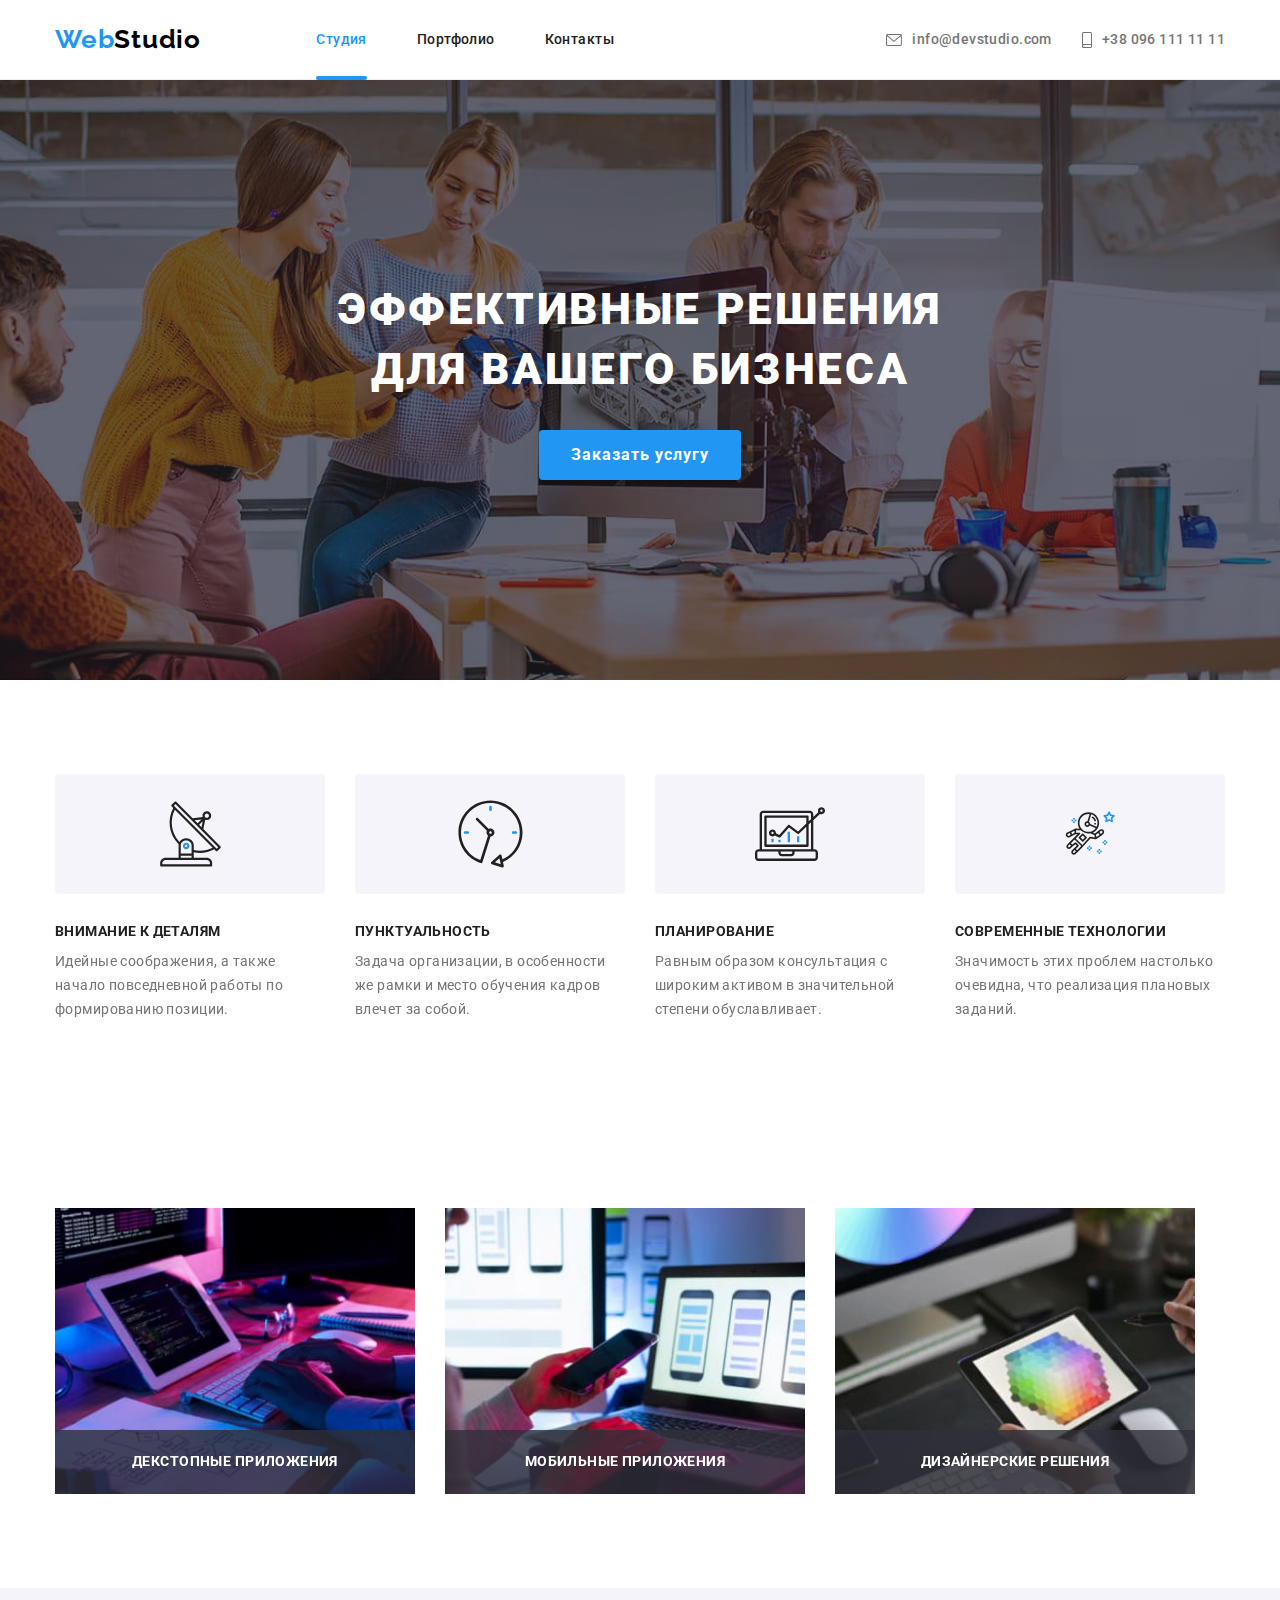
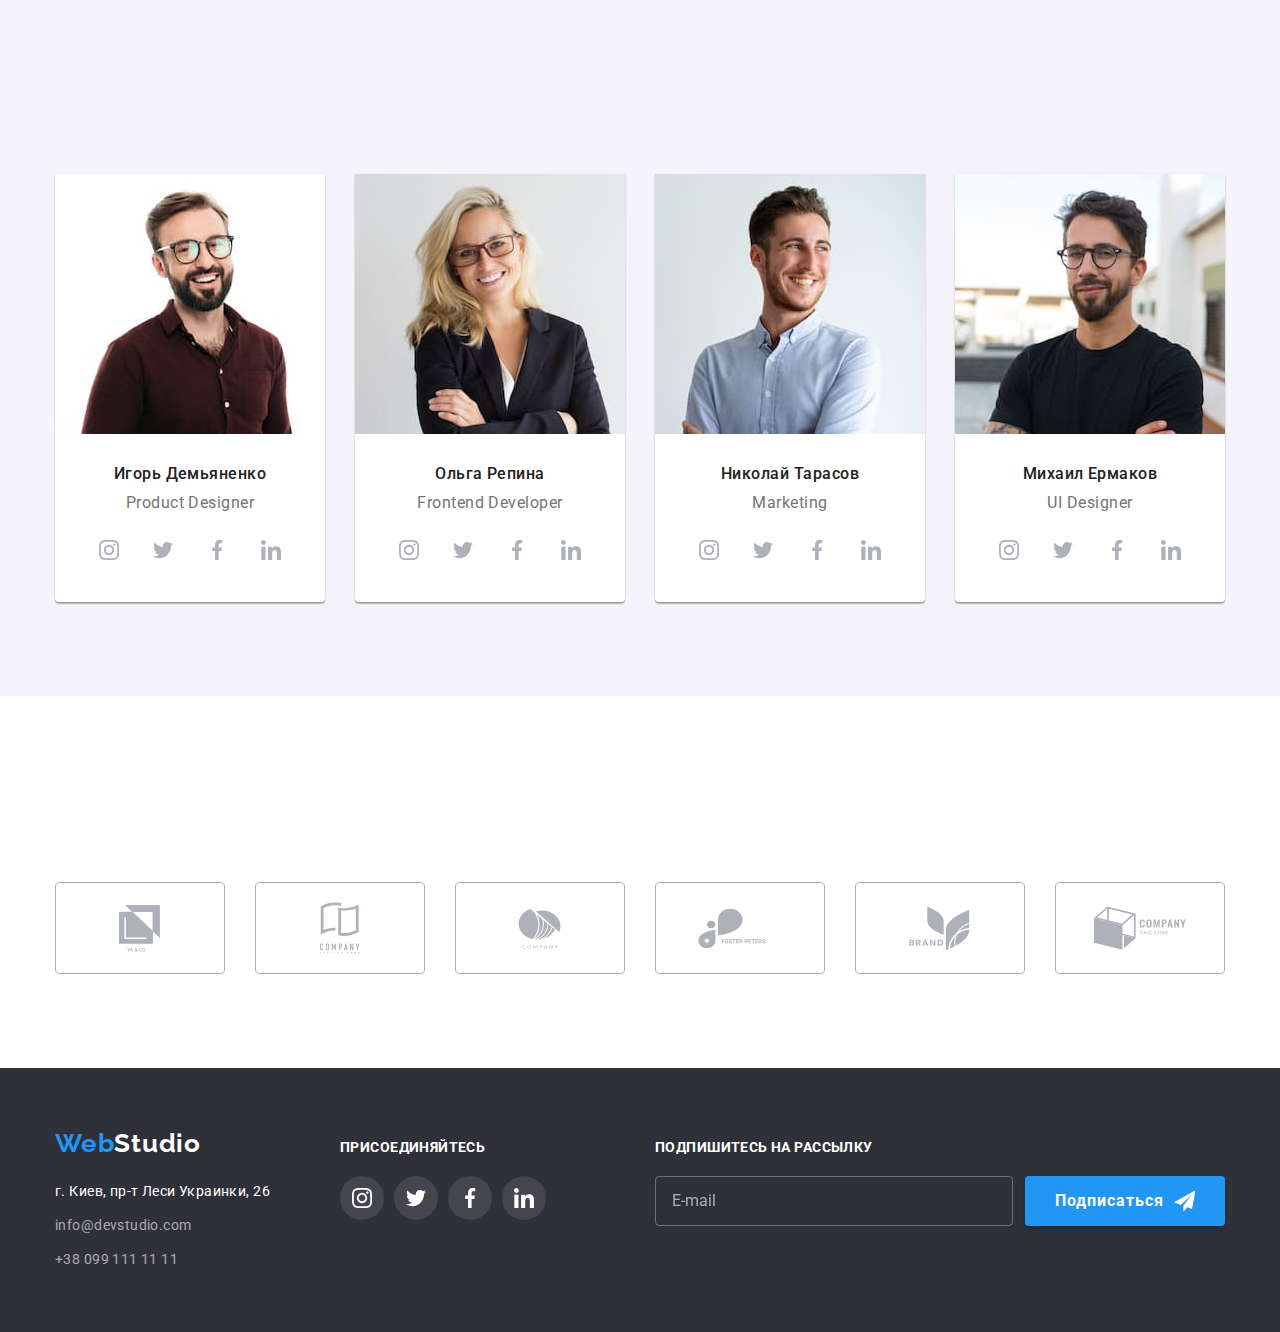
==== commit 46c68c92: "updated" ====
--- a/index.html
+++ b/index.html
@@ -5,6 +5,7 @@
     <meta http-equiv="X-UA-Compatible" content="IE=edge">
     <meta name="viewport" content="width=device-width, initial-scale=1.0">
     <title>Студия</title>
+    <link rel="stylesheet" href="https://cdnjs.cloudflare.com/ajax/libs/modern-normalize/1.1.0/modern-normalize.min.css" />
     <link rel="preconnect" href="https://fonts.googleapis.com">
     <link rel="preconnect" href="https://fonts.gstatic.com" crossorigin>
     <link href="https://fonts.googleapis.com/css2?family=Montserrat:wght@400;700&family=Raleway:wght@700&family=Roboto:wght@400;500;700;900&display=swap" rel="stylesheet">
@@ -14,11 +15,9 @@
     <link
     href="https://fonts.googleapis.com/css2?family=Montserrat:wght@400;700&family=Oleo+Script:wght@400;700&family=Raleway:wght@700&family=Roboto:wght@400;500;700;900&display=swap"
     rel="stylesheet">
-    <link rel="stylesheet" href="https://cdnjs.cloudflare.com/ajax/libs/modern-normalize/1.1.0/modern-normalize.min.css"/>
-    <link rel="stylesheet" href="./css/main.min.css"/>
-    <!-- <link rel="stylesheet" href="./css/style.css"/> -->
     <link rel="stylesheet" href="https://cdnjs.cloudflare.com/ajax/libs/animate.css/4.1.1/animate.min.css" />
     <link href="https://unpkg.com/aos@2.3.1/dist/aos.css" rel="stylesheet">
+    <link rel="stylesheet" href="./css/main.min.css" />
 </head>
 <body>
   
--- a/css/main.min.css
+++ b/css/main.min.css
@@ -1 +1 @@
-:root{--primary-text-color: #757575;--title-text-color: #212121;--text-wh-color: #FFFFFF;--text-bl-color: #2196F3;--accent-color: #2196F3;--footer-contacts-color: rgba(255, 255, 255, 0.6);--primary-bg-color: #2196F3;--primary-bg-white-color: #FFFFFF;--primary-bg-grey-color: #2F303A;--primary-bg-btn-color: #F5F4FA;--typical-magrin: 50px}body{font-family:"Roboto","Oleo Script","sans-serif";font-size:14px;line-height:1.71;letter-spacing:.03em;background:var(--primary-bg-white-color);color:var(--primary-text-color)}p,h1,h2,h3,h4,h5,h6{margin:0}ul{margin:0;padding-left:0}img{display:block;max-width:100%;height:auto}a{text-decoration:none}.list{list-style:none;padding:0;margin:0}.visually-hidden{position:absolute;white-space:nowrap;width:1px;height:1px;overflow:hidden;border:0;padding:0;clip:rect(0 0 0 0);clip-path:inset(50%);margin:-1px}.section{padding:94px 0}.container{width:1200px;padding-left:15px;padding-right:15px;margin:0 auto}.logo{font-family:"Raleway","Oleo Script","sans";font-weight:700;font-size:26px;line-height:1.19;letter-spacing:.03em;margin-right:93px}.logo-part-one{color:var(--accent-color)}.logo-part-two{color:#000}.logo-part-three{color:var(--text-wh-color)}.page-header .container{display:flex;align-items:center;justify-content:space-between}.page-header{border-bottom:1px solid #ececec}.site-nav{display:flex;align-items:center;margin-right:250px}.site-nav-link{font-weight:500;color:var(--title-text-color);padding-top:32px;padding-bottom:32px;padding-top:32px;display:block;line-height:1.1;transition:color 250ms cubic-bezier(0.4, 0, 0.2, 1)}.site-nav-link.current::after{position:absolute;bottom:-1px;left:0;content:"";width:100%;height:4px;background:currentColor;border-radius:2px}.site-nav-item:not(:last-child){margin-right:50px}.site-nav-link:hover,.site-nav-link:focus{color:var(--accent-color)}.site-nav-link.current{color:var(--primary-bg-color)}.site-nav-link{position:relative}.contact-link{display:flex;align-items:center;transition:color 250ms cubic-bezier(0.4, 0, 0.2, 1)}.contact-link-icon{margin-right:10px}.contact-link{font-weight:500;color:var(--primary-text-color)}.contact-link:hover,.contact-link:focus{color:var(--text-bl-color)}.contact-link{fill:#757575}.contact-link:hover .contact-link-icon{fill:currentColor}.logo-footer{font-family:"Raleway","Oleo Script","sans";font-weight:700;font-size:26px;line-height:1.19;letter-spacing:.03em}.footer{background-color:var(--primary-bg-grey-color);padding-top:60px;padding-bottom:60px}.adress-footer{font-style:normal;font-weight:400;font-size:14px;line-height:1.71;letter-spacing:.03em;color:var(--primary-bg-white-color);margin-bottom:10px}.contacts.list{display:flex}.contacts.list .contact:not(:last-child){margin-right:30px}.contact-footer{color:rgba(255,255,255,.6);font-style:normal;transition:color 250ms cubic-bezier(0.4, 0, 0.2, 1)}.contact-footer:hover,.contact-footer:focus{color:var(--text-bl-color)}.contacts-footer{display:flex;flex-direction:column}.adress-footer:not(:last-child){margin-bottom:10px}.adress{margin-top:20px}.footer-soc-cont{display:block;width:206px}.footer-soc-title{font-size:14px;line-height:1.14;text-transform:uppercase;color:var(--text-wh-color);font-weight:700;margin-bottom:20px;margin-top:12px}.footer-soc.list{display:flex;justify-content:center;align-items:center;gap:10px}.footer-soc-item{display:flex;align-items:center;border-radius:50%;background:rgba(255,255,255,.1);width:44px;height:44px}.footer-soc-link{display:flex;justify-content:center;align-items:center;width:100%;height:100%;border-radius:50%;transition:background-color 250ms cubic-bezier(0.4, 0, 0.2, 1)}.footer-soc-icon{fill:#fff}.footer-soc-link:hover,.footer-soc-link:focus{background-color:var(--accent-color);border-radius:50%}.footer .container{display:flex;justify-content:center;align-items:flex-start}.logo-footer-container{margin-right:70px}.subscribe-btn{background:var(--accent-color);box-shadow:0px 4px 4px rgba(0,0,0,.15);border-radius:4px;width:200px;height:50px;line-height:1.88;font-size:16px;font-weight:700;align-items:center;text-align:center;letter-spacing:.06em;display:flex;padding:10px 30px;color:var(--text-wh-color);border:0;transition:background-color 250ms cubic-bezier(0.4, 0, 0.2, 1);cursor:pointer}.subscribe-btn:hover{background:#188ce8}.subscribe-icon{fill:#fff;margin-left:10px}.subscribe-input{background-color:rgba(0,0,0,0);width:358px;height:50px;border:1px solid rgba(255,255,255,.3);filter:drop-shadow(0px 4px 4px rgba(0, 0, 0, 0.15));border-radius:4px;color:var(--text-wh-color);padding:15px 16px;margin-right:12px;transition:border-color 250ms cubic-bezier(0.4, 0, 0.2, 1)}.subscribe-input:focus{outline:1px solid var(--primary-bg-white-color)}.subscribe-input:focus::placeholder{color:var(--text-wh-color)}.subscribe-input::placeholder{font-size:16px;line-height:1.25;color:rgba(255,255,255,.6);background-color:rgba(0,0,0,0);transition:color 250ms cubic-bezier(0.4, 0, 0.2, 1)}.subscribe-form{display:flex;justify-content:center;align-items:center}.subscribe-wrap{margin-left:auto;margin-right:0}/*# sourceMappingURL=main.min.css.map */+p,h1,h2,h3,h4,h5,h6{margin:0}ul{margin:0;padding-left:0}img{display:block;max-width:100%;height:auto}.visually-hidden{position:absolute;white-space:nowrap;width:1px;height:1px;overflow:hidden;border:0;padding:0;clip:rect(0 0 0 0);clip-path:inset(50%);margin:-1px}:root{--primary-text-color: #757575;--title-text-color: #212121;--text-wh-color: #FFFFFF;--text-bl-color: #2196F3;--accent-color: #2196F3;--footer-contacts-color: rgba(255, 255, 255, 0.6);--primary-bg-color: #2196F3;--primary-bg-white-color: #FFFFFF;--primary-bg-grey-color: #2F303A;--primary-bg-btn-color: #F5F4FA;--typical-magrin: 50px}body{font-family:"Roboto","Oleo Script","sans-serif";font-size:14px;line-height:1.71;letter-spacing:.03em;background:var(--primary-bg-white-color);color:var(--primary-text-color)}a{text-decoration:none}.list{list-style:none;padding:0;margin:0}.section{padding:94px 0}.work.section{padding-top:0}.container{width:1200px;padding-left:15px;padding-right:15px;margin:0 auto}.btn-hero:hover{background:#188ce8}.btn-hero{font-family:inherit;font-weight:700;font-size:16px;line-height:1.88;letter-spacing:.06em;color:var(--text-wh-color);background:var(--accent-color);box-shadow:0px 4px 4px rgba(0,0,0,.15);border-radius:4px;cursor:pointer;min-width:200px;height:50px;padding-left:32px;padding-right:32px;border:0;transition:background-color 250ms cubic-bezier(0.4, 0, 0.2, 1)}.modal-btn{font-family:inherit;font-size:16px;font-weight:700;line-height:1.88;letter-spacing:.06em;color:var(--text-wh-color);background:var(--accent-color);box-shadow:0px 4px 4px rgba(0,0,0,.15);border-radius:4px;cursor:pointer;width:200px;height:50px;padding-left:32px;padding-right:32px;border:0;transition:background-color 250ms cubic-bezier(0.4, 0, 0.2, 1);font-weight:700;display:block;margin:0 auto}.modal-btn:hover{background:#188ce8;box-shadow:0px 4px 4px rgba(0,0,0,.15)}.buttons{display:flex;justify-content:center;align-content:center;margin-bottom:50px}.btn-filtres{border:0}.btn-portfolio{display:inline-block;font-family:inherit;font-weight:500;font-size:16px;line-height:1.62;min-width:73px;border:0;padding:6px 22px;background:#f5f4fa;border-radius:4px;transition:background-color 250ms cubic-bezier(0.4, 0, 0.2, 1),color 250ms cubic-bezier(0.4, 0, 0.2, 1),box-shadow 250ms cubic-bezier(0.4, 0, 0.2, 1)}.btn-item:not(:last-child){margin-right:8px}.btn-portfolio:hover,.btn-portfolio:focus{font-weight:500;font-size:16px;line-height:1.62;color:var(--text-wh-color);background:var(--primary-bg-color);cursor:pointer;box-shadow:0px 3px 1px rgba(0,0,0,.1),0px 1px 2px rgba(0,0,0,.08),0px 2px 2px rgba(0,0,0,.12);border-radius:4px}.logo{font-family:"Raleway","Oleo Script","sans";font-weight:700;font-size:26px;line-height:1.19;letter-spacing:.03em;margin-right:93px}.logo-part-one{color:var(--accent-color)}.logo-part-two{color:#000}.logo-part-three{color:var(--text-wh-color)}.page-header .container{display:flex;align-items:center;justify-content:space-between}.page-header{border-bottom:1px solid #ececec}.site-nav{display:flex;align-items:center;margin-right:250px}.site-nav-link{font-weight:500;color:var(--title-text-color);padding-top:32px;padding-bottom:32px;padding-top:32px;display:block;line-height:1.1;transition:color 250ms cubic-bezier(0.4, 0, 0.2, 1)}.site-nav-link.current::after{position:absolute;bottom:-1px;left:0;content:"";width:100%;height:4px;background:currentColor;border-radius:2px}.site-nav-item:not(:last-child){margin-right:50px}.site-nav-link:hover,.site-nav-link:focus{color:var(--accent-color)}.site-nav-link.current{color:var(--primary-bg-color)}.site-nav-link{position:relative}.contact-link{display:flex;align-items:center;transition:color 250ms cubic-bezier(0.4, 0, 0.2, 1)}.contact-link-icon{margin-right:10px}.contact-link{font-weight:500;color:var(--primary-text-color)}.contact-link:hover,.contact-link:focus{color:var(--text-bl-color)}.contact-link{fill:#757575}.contact-link:hover .contact-link-icon{fill:currentColor}.logo-footer{font-family:"Raleway","Oleo Script","sans";font-weight:700;font-size:26px;line-height:1.19;letter-spacing:.03em}.footer{background-color:var(--primary-bg-grey-color);padding-top:60px;padding-bottom:60px}.adress-footer{font-style:normal;font-weight:400;font-size:14px;line-height:1.71;letter-spacing:.03em;color:var(--primary-bg-white-color);margin-bottom:10px}.contacts.list{display:flex}.contacts.list .contact:not(:last-child){margin-right:30px}.contact-footer{color:rgba(255,255,255,.6);font-style:normal;transition:color 250ms cubic-bezier(0.4, 0, 0.2, 1)}.contact-footer:hover,.contact-footer:focus{color:var(--text-bl-color)}.contacts-footer{display:flex;flex-direction:column}.adress-footer:not(:last-child){margin-bottom:10px}.adress{margin-top:20px}.footer-soc-cont{display:block;width:206px}.footer-soc-title{font-size:14px;line-height:1.14;text-transform:uppercase;color:var(--text-wh-color);font-weight:700;margin-bottom:20px;margin-top:12px}.footer-soc.list{display:flex;justify-content:center;align-items:center;gap:10px}.footer-soc-item{display:flex;align-items:center;border-radius:50%;background:rgba(255,255,255,.1);width:44px;height:44px}.footer-soc-link{display:flex;justify-content:center;align-items:center;width:100%;height:100%;border-radius:50%;transition:background-color 250ms cubic-bezier(0.4, 0, 0.2, 1)}.footer-soc-icon{fill:#fff}.footer-soc-link:hover,.footer-soc-link:focus{background-color:var(--accent-color);border-radius:50%}.footer .container{display:flex;justify-content:center;align-items:flex-start}.logo-footer-container{margin-right:70px}.subscribe-btn{background:var(--accent-color);box-shadow:0px 4px 4px rgba(0,0,0,.15);border-radius:4px;width:200px;height:50px;line-height:1.88;font-size:16px;font-weight:700;align-items:center;text-align:center;letter-spacing:.06em;display:flex;padding:10px 30px;color:var(--text-wh-color);border:0;transition:background-color 250ms cubic-bezier(0.4, 0, 0.2, 1);cursor:pointer}.subscribe-btn:hover{background:#188ce8}.subscribe-icon{fill:#fff;margin-left:10px}.subscribe-input{background-color:rgba(0,0,0,0);width:358px;height:50px;border:1px solid rgba(255,255,255,.3);filter:drop-shadow(0px 4px 4px rgba(0, 0, 0, 0.15));border-radius:4px;color:var(--text-wh-color);padding:15px 16px;margin-right:12px;transition:border-color 250ms cubic-bezier(0.4, 0, 0.2, 1)}.subscribe-input:focus{outline:1px solid var(--primary-bg-white-color)}.subscribe-input:focus::placeholder{color:var(--text-wh-color)}.subscribe-input::placeholder{font-size:16px;line-height:1.25;color:rgba(255,255,255,.6);background-color:rgba(0,0,0,0);transition:color 250ms cubic-bezier(0.4, 0, 0.2, 1)}.subscribe-form{display:flex;justify-content:center;align-items:center}.subscribe-wrap{margin-left:auto;margin-right:0}.hero{background-image:linear-gradient(rgba(47, 48, 58, 0.4), rgba(47, 48, 58, 0.4)),url(../images/background-hero.jpg);background-repeat:no-repeat;background-position:center;background-size:cover;padding-top:200px;padding-bottom:200px;text-align:center;max-width:1600px;margin:0 auto}.hero-title{font-weight:900;font-size:44px;line-height:1.36;letter-spacing:.06em;text-transform:uppercase;text-align:center;color:var(--primary-bg-white-color);max-width:696px;margin-bottom:30px;margin-left:auto;margin-right:auto}.feature-list{display:flex;justify-content:center;gap:30px}.feature-item{flex-basis:calc((100% - 90px)/4)}.feature-title{font-weight:700;font-size:14px;line-height:1.14;letter-spacing:.03em;text-transform:uppercase;color:var(--title-text-color);margin-bottom:10px}.feature-bg{display:flex;justify-content:center;align-items:center;background:#f5f4fa;border-radius:4px;height:120px;margin-bottom:30px}.section-title{font-weight:700;font-size:36px;line-height:1.17;letter-spacing:.03em;color:var(--title-text-color);margin-bottom:50px;text-align:center}.examples.list{text-align:center;display:flex}.example-item{flex-basis:calc((100% - 90px)/3)}.example-item:not(:last-child){margin-right:30px}.example-wrap{position:relative}.example-text{position:absolute;bottom:0;width:100%;padding:24px;display:flex;justify-content:center;align-content:center;line-height:1.14;font-weight:700;letter-spacing:.03em;text-transform:uppercase;color:var(--text-wh-color);background:rgba(47,48,58,.8)}.team{background-color:#f5f4fa}.teams{display:flex;justify-content:center;margin-right:-30px}.team-item{flex-basis:calc((100% - 120px)/4);margin-right:30px;background-color:#fff;box-shadow:0px 1px 3px rgba(0,0,0,.12),0px 1px 1px rgba(0,0,0,.14),0px 2px 1px rgba(0,0,0,.2);border-radius:0px 0px 4px 4px}.teams.list .title{font-weight:500;font-size:16px;line-height:1.19;letter-spacing:.03em;color:var(--title-text-color);margin-bottom:10px}.teams.list{text-align:center;display:flex}.team-item:not(:last-child){margin-right:30px}.teams .team-icon{font-size:16px;line-height:1.19;letter-spacing:.03em}.team-content{padding-top:30px;padding-bottom:30px}.team-soc-item{width:44px;height:44px}.team-list-soc.list{display:flex;justify-content:center;align-items:center;margin-top:16px;gap:10px}.team-soc-link:hover,.team-soc-link:focus{background-color:var(--accent-color);border-radius:50px}.team-soc-link:hover .team-icon,.team-soc-link:focus .team-icon{fill:#fff}.team-soc-link.link{display:flex;justify-content:center;align-items:center;width:100%;height:100%;border-radius:50%;transition:background-color 250ms cubic-bezier(0.4, 0, 0.2, 1)}.team-icon{fill:#afb1b8;transition:fill 250ms cubic-bezier(0.4, 0, 0.2, 1)}.clients.list{display:flex;gap:30px;flex-wrap:wrap}.client-item-link:hover,.client-item-link:focus{border:1px solid #2196f3;border-radius:4px}.client-item-link{display:flex;justify-content:center;align-items:center;border:1px solid #afb1b8;border-radius:4px;width:100%;height:100%;transition:border 250ms cubic-bezier(0.4, 0, 0.2, 1)}.client-icon{fill:#afb1b8;transition:fill 250ms cubic-bezier(0.4, 0, 0.2, 1)}.client-item{flex-basis:calc((100% - 150px)/6);height:92px}.client-item-link:hover .client-icon{fill:var(--accent-color)}.backdrop{position:fixed;top:0;width:100%;height:100%;background:rgba(0,0,0,.2);transition:opacity 250ms cubic-bezier(0.4, 0, 0.2, 1)}.backdrop.is-hidden .modal{transform:translate(-50%, -50%) scale(0)}.modal{position:absolute;left:50%;top:50%;transform:translate(-50%, -50%) scale(1);width:528px;min-height:581px;background:#fff;border-radius:4px;box-shadow:0px 1px 3px rgba(0,0,0,.12),0px 1px 1px rgba(0,0,0,.14),0px 2px 1px rgba(0,0,0,.2);transition:transform 250ms cubic-bezier(0.4, 0, 0.2, 1);padding:40px}.modal-close-btn{position:absolute;right:8px;top:8px;width:30px;height:30px;background:#fff;border:1px solid rgba(0,0,0,.1);border-radius:50%;display:flex;justify-content:center;align-items:center;cursor:pointer}.modal-close-btn:hover{fill:var(--accent-color)}.is-hidden{opacity:0;visibility:hidden;pointer-events:none}.modal-title{font-weight:700;font-size:20px;line-height:1.15;text-align:center;letter-spacing:.03em;color:#212121;margin-bottom:12px}.modal-input{border:1px solid rgba(33,33,33,.2);border-radius:4px;width:100%;height:40px;background-color:rgba(0,0,0,0);padding:12px 42px}.modal-field{margin-bottom:10px;position:relative}.input-wrap{position:relative}.input-icon{position:absolute;left:12px;top:50%;transform:translateY(-50%)}.modal-input:focus,.modal-textarea:focus{outline:1px solid var(--accent-color)}.modal-input:focus+.input-icon{fill:var(--accent-color)}.input-name{font-size:12px;line-height:1.16;letter-spacing:.01em;color:#757575;margin-bottom:4px}.modal-textarea{border:1px solid rgba(33,33,33,.2);border-radius:4px;width:100%;height:120px;background-color:rgba(0,0,0,0);margin-bottom:10px;resize:none;padding:12px 16px}.modal-textarea::placeholder{font-size:12px;line-height:14px;letter-spacing:.01em;color:rgba(117,117,117,.5)}.check-text a{color:var(--text-bl-color);text-decoration:underline}.check-text{margin-bottom:30px;display:flex;align-items:center}.check-text span{width:16px;height:15px;border:2px solid #212121;border-radius:4px;margin-right:8px;display:flex;justify-content:center;align-items:center;border-radius:2px}.check-icon{fill:rgba(0,0,0,0)}.input-check{position:absolute;opacity:0}.input-check:checked+.check-text .check-icon{fill:#fff}.input-check:focus+.check-text span{border-color:var(--accent-color)}.check-link:hover{text-decoration:none}.input-check:checked+.check-text span{background-color:var(--accent-color);border:0}.projects.list{display:flex;flex-wrap:wrap;gap:30px}.project-item{flex-basis:calc((100% - 90px)/3);transition:box-shadow 250ms cubic-bezier(0.4, 0, 0.2, 1)}.project-link:hover,.project-link:focus{display:block;box-shadow:0px 1px 1px rgba(0,0,0,.12),0px 4px 4px rgba(0,0,0,.06),1px 4px 6px rgba(0,0,0,.16)}.project-link:hover .project-actions-text,.project-link:focus .project-actions-text{transform:translateY(0)}.project-thumb{position:relative;overflow:hidden}.project-actions-text{position:absolute;top:0;transform:translateY(100%);transition:transform 250ms cubic-bezier(0.4, 0, 0.2, 1);height:100%;color:var(--text-wh-color);font-size:18px;line-height:1.55;padding-left:24px;padding-right:24px;background:rgba(33,150,243,.9);display:flex;justify-content:center;align-items:center}.img-content{padding:20px 24px;border:1px solid #eee;border-top:0;min-width:370px}.projects-main{padding-top:34px}.project-title{font-weight:700;font-size:18px;line-height:2;letter-spacing:.06em;color:var(--title-text-color);margin-bottom:4px}.project-description{font-size:16px;line-height:1.88;color:var(--primary-text-color)}/*# sourceMappingURL=main.min.css.map */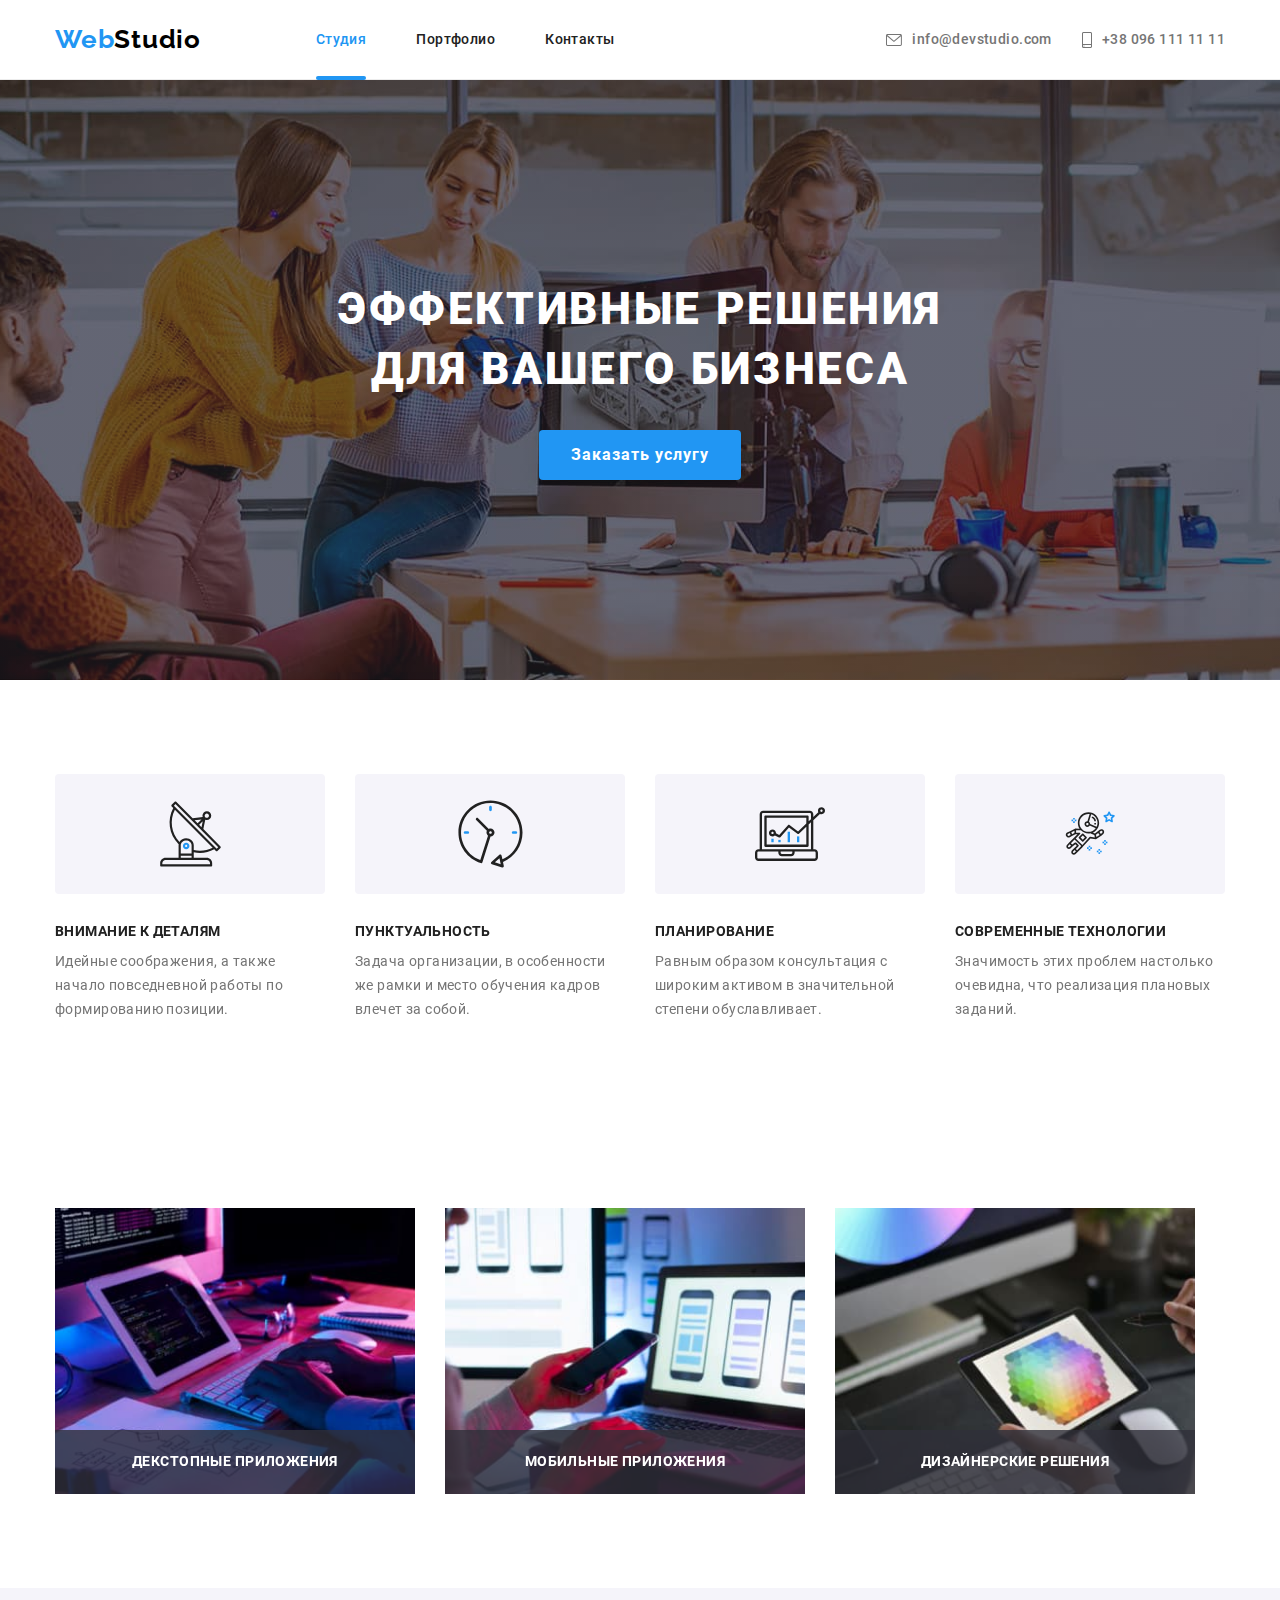
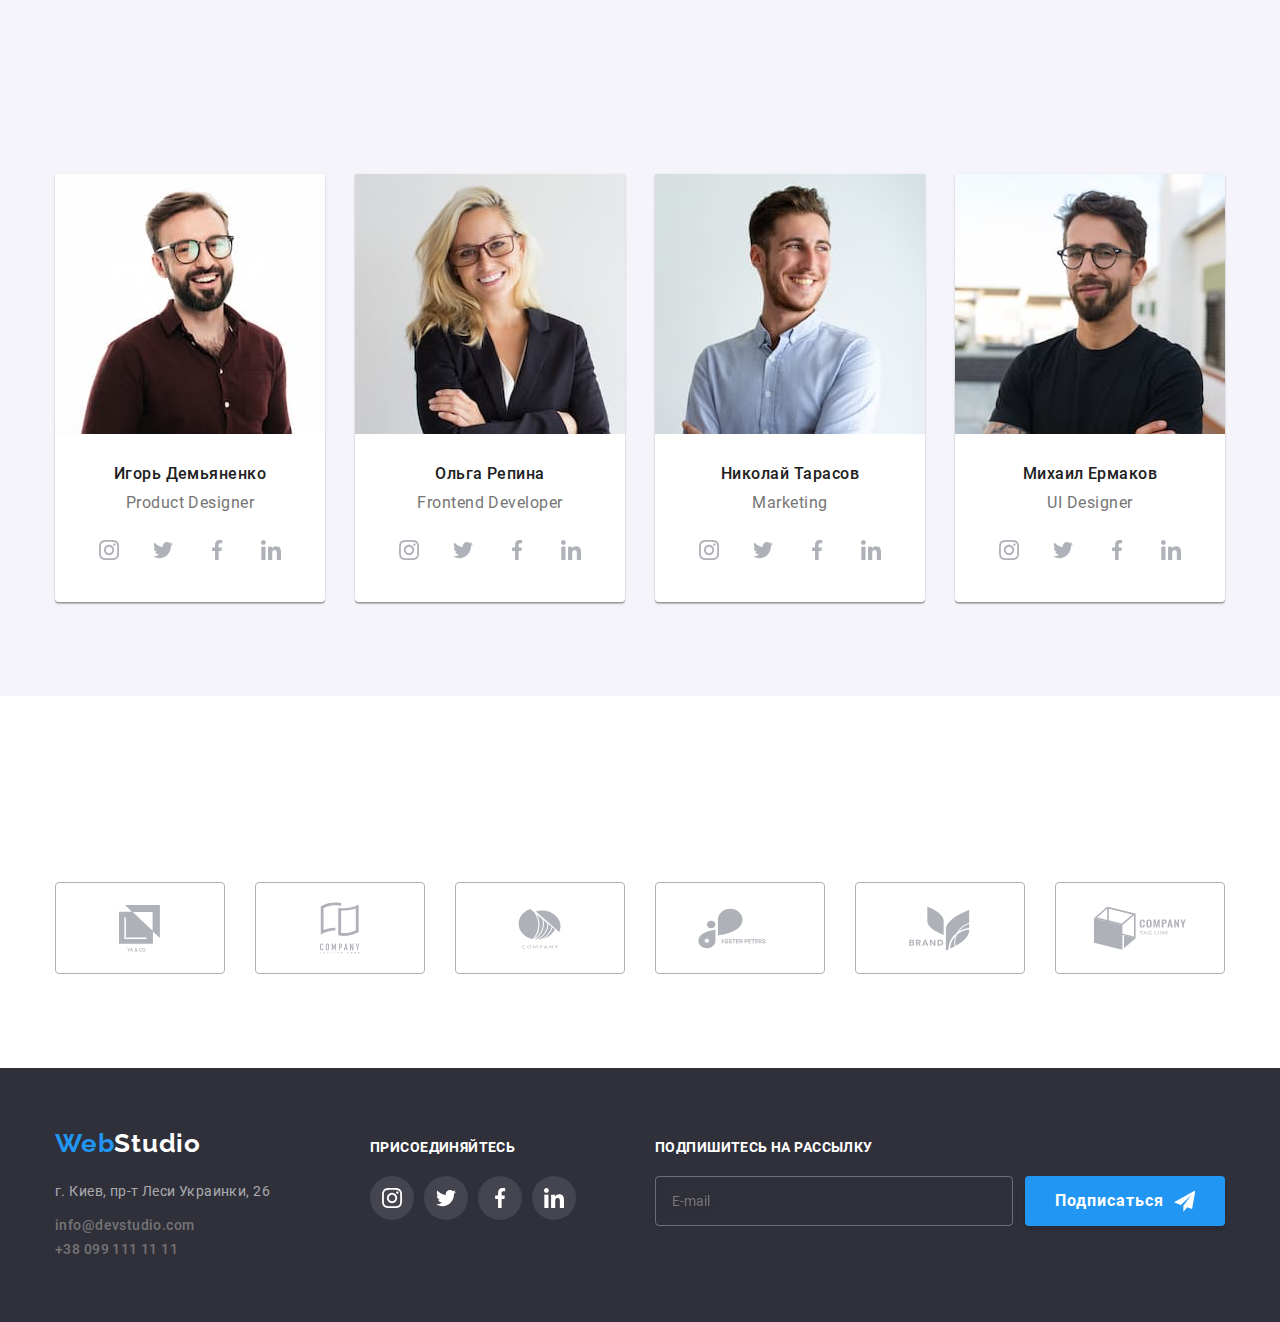
==== commit ea32bd7c: "created" ====
--- a/index.html
+++ b/index.html
@@ -1,455 +1,566 @@
 <!DOCTYPE html>
 <html lang="ru">
+
 <head>
     <meta charset="UTF-8">
     <meta http-equiv="X-UA-Compatible" content="IE=edge">
     <meta name="viewport" content="width=device-width, initial-scale=1.0">
     <title>Студия</title>
-    <link rel="stylesheet" href="https://cdnjs.cloudflare.com/ajax/libs/modern-normalize/1.1.0/modern-normalize.min.css" />
     <link rel="preconnect" href="https://fonts.googleapis.com">
     <link rel="preconnect" href="https://fonts.gstatic.com" crossorigin>
-    <link href="https://fonts.googleapis.com/css2?family=Montserrat:wght@400;700&family=Raleway:wght@700&family=Roboto:wght@400;500;700;900&display=swap" rel="stylesheet">
-   <!-- Oleo Script -->
-    <link rel="preconnect" href="https://fonts.googleapis.com">
-    <link rel="preconnect" href="https://fonts.gstatic.com" crossorigin>
-    <link
-    href="https://fonts.googleapis.com/css2?family=Montserrat:wght@400;700&family=Oleo+Script:wght@400;700&family=Raleway:wght@700&family=Roboto:wght@400;500;700;900&display=swap"
-    rel="stylesheet">
+   
+  
+    <link rel="stylesheet"
+        href="https://cdnjs.cloudflare.com/ajax/libs/modern-normalize/1.1.0/modern-normalize.min.css">
+    <link rel="stylesheet" href="./css/main.min.css" />
     <link rel="stylesheet" href="https://cdnjs.cloudflare.com/ajax/libs/animate.css/4.1.1/animate.min.css" />
     <link href="https://unpkg.com/aos@2.3.1/dist/aos.css" rel="stylesheet">
-    <link rel="stylesheet" href="./css/main.min.css" />
 </head>
+
 <body>
-  
-<!--Шапка сайта-->
-    <header class="page-header">
-    <div class="container">
-    <a href="/" class="logo">
-        <span class="logo-part-one" lang="en">Web</span><span class="logo-part-two" lang="en">Studio</span>
-        </a>
-    <!--Навигация-->
-        
-        <nav>
-        <ul class="site-nav list">
-            <li class="site-nav-item "><a href="" class="site-nav-link current">Студия</a>
-            <div class="site-nav-line"></div></li>
-            <li class="site-nav-item"><a href="./portfolio.html" class="site-nav-link " >Портфолио</a>
-            <div class="site-nav-line"></div></li>
-            <li class="site-nav-item"><a href="" class="site-nav-link" >Контакты</a>
-            <div class="site-nav-line"></div></li>
-            
-        </ul>
-        </nav>
-        <ul class="contacts list">
-            <li class="contact"><a href="mailto:info@devstudio.com" class="contact-link" ><svg class="contact-link-icon" width="16" height="12"><use href="./images/icons.svg#icon-envelope-hover"></use></svg>info@devstudio.com</a></li>
-            <li class="contact"><a href="tel:+380961111111" class="contact-link" ><svg class="contact-link-icon" width="10" height="16"><use href="./images/icons.svg#icon-smartphone"></use></svg>+38 096 111 11 11</a></li>
-        </ul>
-            </div>
+
+    <!--Шапка сайта-->
+    <header class="header">
+        <div class="container">
+
+
+            <a href="/" class="logo" lang="en">Web<span class="logo--color-black" lang="en">Studio</span>
+            </a>
+            <!--Навигация-->
+
+            <nav>
+                <ul class="nav list">
+                    <li class="nav__item"><a href="" class="nav__link nav__link--current">Студия</a>
+                        <div class="nav__line"></div>
+                    </li>
+                    <li class="nav__item"><a href="./portfolio.html" class="nav__link ">Портфолио</a>
+                        <div class="nav__line"></div>
+                    </li>
+                    <li class="nav__item"><a href="" class="nav__link">Контакты</a>
+                        <div class="nav__line"></div>
+                    </li>
+
+                </ul>
+            </nav>
+
+
+            <ul class="contact list">
+                <li class="contact__item"><a href="mailto:info@devstudio.com" class="contact__link"><svg
+                            class="contact__icon" width="16" height="12">
+                            <use href="./images/icons.svg#icon-envelope-hover"></use>
+                        </svg>info@devstudio.com</a></li>
+                <li class="contact__item"><a href="tel:+380961111111" class="contact__link"><svg class="contact__icon"
+                            width="10" height="16">
+                            <use href="./images/icons.svg#icon-smartphone"></use>
+                        </svg>+38 096 111 11 11</a></li>
+            </ul>
+        </div>
 
     </header>
     <div class="container"></div>
-        <main>
-    <!--Heroy-->
-    
+    <main>
+        <!--Heroy-->
+
         <section class="hero">
+            <div class="container">
+                <h1 class="hero__title animate__animated animate__swing">
+                    Эффективные решения для вашего бизнеса
+                </h1>
+                <button type="button" class="hero__btn btn" data-modal-open>Заказать услугу</button>
+
+
+            </div>
+        </section>
+
+        <!--Наши преимущества-->
+        <section class="feature section">
+            <div class="container">
+                <!--Заголовок под скрытие-->
+                <h2 class="visually-hidden">Наши преимущества</h2>
+
+                <ul class="feature__list list" data-aos="fade-up">
+                    <li class="feature__item">
+                        <div class="feature__wrap">
+                            <svg class="feature__icon" width="65" height="70">
+                                <use href="./images/icons.svg#icon-antenna-1"></use>
+                            </svg>
+                        </div>
+                        <h3 class="feature__title">Внимание к деталям</h3>
+                        <p class="feature__article">Идейные соображения, а также начало повседневной работы по
+                            формированию позиции.</p>
+
+                    </li>
+
+                    <li class="feature__item">
+                        <div class="feature__wrap">
+                            <svg class="feature__icon" width="67" height="70">
+                                <use href="./images/icons.svg#icon-clock-1"></use>
+                            </svg>
+                        </div>
+                        <h3 class="feature__title">Пунктуальность</h3>
+                        <p class="feature__article">Задача организации, в особенности же рамки и место обучения кадров
+                            влечет за собой.</p>
+
+                    </li>
+
+                    <li class="feature__item">
+                        <div class="feature__wrap">
+                            <svg class="feature__icon" width="70" height="70">
+                                <use href="./images/icons.svg#icon-diagram-1"></use>
+                            </svg>
+                        </div>
+                        <h3 class="feature__title">Планирование</h3>
+                        <p class="feature__article">Равным образом консультация с широким активом в значительной степени
+                            обуславливает.</p>
+
+                    </li>
+
+                    <li class="feature__item">
+                        <div class="feature__wrap">
+                            <svg class="feature__icon" width="55" height="61">
+                                <use href="./images/icons.svg#icon-astronaut-1"></use>
+                            </svg>
+                        </div>
+                        <h3 class="feature__title">Современные технологии</h3>
+                        <p class="feature__article">Значимость этих проблем настолько очевидна, что реализация плановых
+                            заданий.</p>
+
+                    </li>
+                </ul>
+
+            </div>
+        </section>
+        <!--Чем мы занимаемся?-->
+        <section class="work section">
+            <div class="container">
+                <h2 class="section__title" data-aos="fade-up">
+                    Чем мы занимаемся
+                </h2>
+                <ul class="work__list list">
+                    <li class="work__item">
+                        <div class="work__wrap">
+                            <img src="./images/box1.jpg" alt="example-1" width="370">
+                            <p class="work__title">Декстопные приложения
+                            </p>
+                        </div>
+                    </li>
+
+                    <li class="work__item">
+                        <div class="work__wrap">
+                            <img src="./images/box2.jpg" alt="example-2" width="370">
+                            <p class="work__title">Мобильные приложения
+                            </p>
+                        </div>
+                    </li>
+                    <li class="work__item">
+                        <div class="work__wrap">
+                            <img src="./images/box3.jpg" alt="example-3" width="370">
+                            <p class="work__title">Дизайнерские решения
+                            </p>
+                        </div>
+                    </li>
+                </ul>
+            </div>
+
+        </section>
+        <!--Наша команда-->
+
+        <section class="team section">
+            <div class="container">
+                <h2 class="section__title" data-aos="fade-up">
+                    Наша команда
+                </h2>
+                <ul class="team__list list">
+                    <li class="team__item">
+                        <img src="./images/img.jpg" alt="" width="270">
+                        <div class="team__wrap">
+                            <h3 class="team__title">Игорь Демьяненко</h3>
+                            <p lang="en" class="team__text">Product Designer</p>
+                            <ul class="soc__list soc__list--margin-top list">
+                                <li class="soc__item">
+                                    <a href="" class="soc__link">
+                                        <svg class="soc__icon soc__icon--color-grey" width="20" height="20">
+                                            <use href="./images/icons.svg#icon-instagram-footer-1">
+
+                                            </use>
+                                        </svg></a>
+                                </li>
+                                <li class="soc__item">
+                                    <a href="" class="soc__link">
+                                        <svg class="soc__icon soc__icon--color-grey" width="20" height="20">
+                                            <use href="./images/icons.svg#icon-twitter-footer-2">
+
+                                            </use>
+                                        </svg></a>
+                                </li>
+                                <li class="soc__item">
+                                    <a href="" class="soc__link">
+                                        <svg class="soc__icon soc__icon--color-grey" width="20" height="20">
+                                            <use href="./images/icons.svg#icon-facebook-footer-3">
+
+                                            </use>
+                                        </svg></a>
+                                </li>
+                                <li class="soc__item">
+                                    <a href="" class="soc__link">
+                                        <svg class="soc__icon soc__icon--color-grey" width="20" height="20">
+                                            <use href="./images/icons.svg#icon-linkedin-footer-4">
+
+                                            </use>
+                                        </svg></a>
+                                </li>
+                            </ul>
+                        </div>
+                    </li>
+                    <li class="team__item">
+                        <img src="./images/img1.jpg" alt="" width="270">
+                        <div class="team__wrap">
+                            <h3 class="team__title">Ольга Репина</h3>
+                            <p lang="en" class="team__text">Frontend Developer</p>
+                            <ul class="soc__list soc__list--margin-top list">
+                                <li class="soc__item">
+                                    <a href="" class="soc__link">
+                                        <svg class="soc__icon soc__icon--color-grey" width="20" height="20">
+                                            <use href="./images/icons.svg#icon-instagram-footer-1">
+
+                                            </use>
+                                        </svg></a>
+                                </li>
+                                <li class="soc__item">
+                                    <a href="" class="soc__link">
+                                        <svg class="soc__icon soc__icon--color-grey" width="20" height="20">
+                                            <use href="./images/icons.svg#icon-twitter-footer-2">
+
+                                            </use>
+                                        </svg></a>
+                                </li>
+                                <li class="soc__item">
+                                    <a href="" class="soc__link">
+                                        <svg class="soc__icon soc__icon--color-grey" width="20" height="20">
+                                            <use href="./images/icons.svg#icon-facebook-footer-3">
+
+                                            </use>
+                                        </svg></a>
+                                </li>
+                                <li class="soc__item">
+                                    <a href="" class="soc__link">
+                                        <svg class="soc__icon soc__icon--color-grey" width="20" height="20">
+                                            <use href="./images/icons.svg#icon-linkedin-footer-4">
+
+                                            </use>
+                                        </svg></a>
+                                </li>
+                            </ul>
+                        </div>
+                    </li>
+                    <li class="team__item">
+                        <img src="./images/img2.jpg" alt="" width="270">
+                        <div class="team__wrap">
+                            <h3 class="team__title">Николай Тарасов</h3>
+                            <p lang="en" class="team__text">Marketing</p>
+                            <ul class="soc__list soc__list--margin-top list">
+                                <li class="soc__item">
+                                    <a href="" class="soc__link">
+                                        <svg class="soc__icon soc__icon--color-grey" width="20" height="20">
+                                            <use href="./images/icons.svg#icon-instagram-footer-1">
+
+                                            </use>
+                                        </svg></a>
+                                </li>
+                                <li class="soc__item">
+                                    <a href="" class="soc__link">
+                                        <svg class="soc__icon soc__icon--color-grey" width="20" height="20">
+                                            <use href="./images/icons.svg#icon-twitter-footer-2">
+
+                                            </use>
+                                        </svg></a>
+                                </li>
+                                <li class="soc__item">
+                                    <a href="" class="soc__link">
+                                        <svg class="soc__icon soc__icon--color-grey" width="20" height="20">
+                                            <use href="./images/icons.svg#icon-facebook-footer-3">
+
+                                            </use>
+                                        </svg></a>
+                                </li>
+                                <li class="soc__item">
+                                    <a href="" class="soc__link">
+                                        <svg class="soc__icon soc__icon--color-grey" width="20" height="20">
+                                            <use href="./images/icons.svg#icon-linkedin-footer-4">
+
+                                            </use>
+                                        </svg></a>
+                                </li>
+                            </ul>
+                        </div>
+                    </li>
+                    <li class="team__item">
+                        <img src="./images/img3.jpg" alt="" width="270">
+                        <div class="team__wrap">
+                            <h3 class="team__title">Михаил Ермаков</h3>
+                            <p lang="en" class="team__text">UI Designer</p>
+                            <ul class="soc__list soc__list--margin-top list">
+                                <li class="soc__item">
+                                    <a href="" class="soc__link">
+                                        <svg class="soc__icon soc__icon--color-grey" width="20" height="20">
+                                            <use href="./images/icons.svg#icon-instagram-footer-1">
+
+                                            </use>
+                                        </svg></a>
+                                </li>
+                                <li class="soc__item">
+                                    <a href="" class="soc__link">
+                                        <svg class="soc__icon soc__icon--color-grey" width="20" height="20">
+                                            <use href="./images/icons.svg#icon-twitter-footer-2">
+
+                                            </use>
+                                        </svg></a>
+                                </li>
+                                <li class="soc__item">
+                                    <a href="" class="soc__link">
+                                        <svg class="soc__icon soc__icon--color-grey" width="20" height="20">
+                                            <use href="./images/icons.svg#icon-facebook-footer-3">
+
+                                            </use>
+                                        </svg></a>
+                                </li>
+                                <li class="soc__item">
+                                    <a href="" class="soc__link">
+                                        <svg class="soc__icon soc__icon--color-grey" width="20" height="20">
+                                            <use href="./images/icons.svg#icon-linkedin-footer-4">
+
+                                            </use>
+                                        </svg></a>
+                                </li>
+                            </ul>
+                        </div>
+                    </li>
+                </ul>
+
+
+            </div>
+        </section>
+        <section class="client section">
+            <div class="container">
+                <h2 class="section__title" data-aos="fade-up">Постоянные клиенты</h2>
+                <ul class="client__list list">
+                    <li class="client__item">
+                        <a href="" class="client__link link">
+                            <svg class="client__icon" width="41" height="47">
+                                <use href="./images/icons.svg#icon-client1">
+
+                                </use>
+                            </svg></a>
+                    </li>
+                    <li class="client__item">
+                        <a href="" class="client__link link">
+                            <svg class="client__icon" width="40" height="52">
+                                <use href="./images/icons.svg#icon-client2">
+
+                                </use>
+                            </svg></a>
+                    </li>
+                    <li class="client__item">
+                        <a href="" class="client__link link">
+                            <svg class="client__icon" width="43" height="41">
+                                <use href="./images/icons.svg#icon-client3">
+
+                                </use>
+                            </svg></a>
+                    </li>
+                    <li class="client__item">
+                        <a href="" class="client__link link">
+                            <svg class="client__icon" width="84" height="41">
+                                <use href="./images/icons.svg#icon-client4">
+
+                                </use>
+                            </svg></a>
+                    </li>
+                    <li class="client__item">
+                        <a href="" class="client__link link">
+                            <svg class="client__icon" width="63" height="45">
+                                <use href="./images/icons.svg#icon-client5">
+
+                                </use>
+                            </svg></a>
+                    </li>
+                    <li class="client__item">
+                        <a href="" class="client__link link">
+                            <svg class="client__icon" width="94" height="44">
+                                <use href="./images/icons.svg#icon-client6">
+
+                                </use>
+                            </svg></a>
+                    </li>
+                </ul>
+            </div>
+        </section>
+
+
+
+    </main>
+
+
+
+    <!--Footer-->
+
+    <footer class="footer">
         <div class="container">
-            <h1 class="hero-title animate__animated animate__swing">
-                Эффективные решения для вашего бизнеса
-            </h1>
-            <button type="button" class="btn-hero" data-modal-open >Заказать услугу</button>
-
-       
-        </div>  
-        </section>
-    
-<!--Наши преимущества-->
-    <section class="features section">
-        <div class="container">
-        <!--Заголовок под скрытие-->
-        <h2 class="visually-hidden">Наши преимущества</h2>
-        <ul class="feature-list list" data-aos="fade-up">
-            <li class="feature-item" >
-                <div class="feature-bg" >
-                    <svg class="feature-icon" width="65" height="70"><use href="./images/icons.svg#icon-antenna-1"></use></svg>
+
+
+
+
+            <div class="logo__wrap">
+                <a href="/" class="logo" lang="en">Web<span class="logo--color-white" lang="en">Studio</span>
+                </a>
+                <address class="adress">
+                    <ul class="contact list contact--flex contact--fonts">
+                        <li class="contact__item contact__item--margin"><span>г. Киев, пр-т Леси Украинки, 26</span>
+                        </li>
+                        <li class="contact__item "><a href="mailto:info@devstudio.com"
+                                class="contact__link">info@devstudio.com</a></li>
+                        <li><a href="tel:+380991111111" class="contact__link">+38 099 111 11 11</a></li>
+                    </ul>
+                </address>
+            </div>
+
+
+
+
+            <div class="soc">
+                <h3 class="soc__title">Присоединяйтесь</h3>
+                <ul class="soc__list list">
+                    <li class="soc__item soc__item--color-grey">
+                        <a href="" class="soc__link">
+                            <svg class="soc__icon soc__icon--color-white" width="20" height="20">
+                                <use href="./images/icons.svg#icon-instagram-footer-1">
+
+                                </use>
+                            </svg></a>
+                    </li>
+                    <li class="soc__item soc__item--color-grey">
+                        <a href="" class="soc__link">
+                            <svg class="soc__icon soc__icon--color-white" width="20" height="20">
+                                <use href="./images/icons.svg#icon-twitter-footer-2">
+
+                                </use>
+                            </svg></a>
+                    </li>
+                    <li class="soc__item soc__item--color-grey">
+                        <a href="" class="soc__link">
+                            <svg class="soc__icon soc__icon--color-white" width="20" height="20">
+                                <use href="./images/icons.svg#icon-facebook-footer-3">
+
+                                </use>
+                            </svg></a>
+                    </li>
+                    <li class="soc__item soc__item--color-grey">
+                        <a href="" class="soc__link">
+                            <svg class="soc__icon soc__icon--color-white" width="20" height="20">
+                                <use href="./images/icons.svg#icon-linkedin-footer-4">
+
+                                </use>
+                            </svg></a>
+                    </li>
+                </ul>
+            </div>
+
+            <div class="subscribe__wrap">
+                <h3 class="soc__title">Подпишитесь на рассылку</h3>
+                <form class="subscribe__form">
+
+                    <input class="subscribe__input" type="email" name="subscribe-email" placeholder="E-mail">
+
+                    <!-- кнопка -->
+                    <button type="submit" class="subscribe__btn btn">Подписаться
+                        <svg class="subscribe__icon" width="24" height="24">
+                            <use href="./images/icons.svg#icon-icon-send"></use>
+                        </svg>
+
+                    </button>
+                </form>
+
+            </div>
+        </div>
+
+
+    </footer>
+
+    <div class="backdrop is-hidden" data-modal>
+        <div class="modal">
+
+            <h3 class="modal__title">Оставьте свои данные, мы вам перезвоним</h3>
+            <form class="modal__form" autocomplete="on">
+                <div class="modal__wrap">
+                    <label class="modal__name" for="name">Имя</label>
+                    <div class="input__wrap">
+                        <input class="modal__input" type="text" name="username" id="name" autofocus required />
+                        <svg class="input__icon" width="18" height="18">
+                            <use href="./images/icons.svg#icon-person-black-18dp-1"></use>
+                        </svg>
+                    </div>
+
                 </div>
-                <h3 class="feature-title">Внимание к деталям</h3>
-                <p class="feature-article">Идейные соображения, а также начало повседневной работы по формированию позиции.</p>
-            
-            </li>
-
-            <li class="feature-item">
-                <div class="feature-bg">
-                    <svg class="feature-icon" width="67" height="70">
-                        <use href="./images/icons.svg#icon-clock-1"></use>
-                    </svg>
+
+                <div class="modal__wrap">
+
+                    <label class="modal__name" for="phone_number">Телефон</label>
+                    <div class="input__wrap">
+                        <input class="modal__input" type="tel" name="phone_number" id="phone_number" required />
+                        <svg class="input__icon" width="18" height="18">
+                            <use href="./images/icons.svg#icon-phone-black-18dp-1"></use>
+                        </svg>
+                    </div>
                 </div>
-                 <h3 class="feature-title">Пунктуальность</h3>
-                 <p class="feature-article">Задача организации, в особенности же рамки и место обучения кадров влечет за собой.</p>
-            
-            </li>
-
-            <li class="feature-item">
-                <div class="feature-bg">
-                    <svg class="feature-icon" width="70" height="70">
-                        <use href="./images/icons.svg#icon-diagram-1"></use>
-                    </svg>
+
+                <div class="modal__wrap">
+                    <label class="modal__name" for="email">Почта</label>
+                    <div class="input__wrap">
+                        <input class="modal__input" type="email" name="email" id="email" required />
+                        <svg class="input__icon" width="18" height="18">
+                            <use href="./images/icons.svg#icon-email-black-18dp-1">
+                            </use>
+                        </svg>
+                    </div>
                 </div>
-                <h3 class="feature-title">Планирование</h3>
-                <p class="feature-article">Равным образом консультация с широким активом в значительной степени обуславливает.</p>
-                
-            </li>
-            
-            <li class="feature-item">
-                <div class="feature-bg">
-                    <svg class="feature-icon" width="55" height="61">
-                        <use href="./images/icons.svg#icon-astronaut-1"></use>
-                    </svg>
+
+
+
+                <label class="modal__name" for="comments">Комментарий
+                    <textarea class="modal__textarea" name="comments" rows="5" placeholder="Введите текст"
+                        id="comments"></textarea>
+                </label>
+
+
+                <div class="modal__wrap">
+                    <input class="modal__check" type="checkbox" name="terms" value="terms" id="terms" />
+                    <label class="modal__check-text" for="terms">
+                        <span>
+                            <svg class="modal__check-icon" width="11" height="8">
+                                <use href="./images/icons.svg#icon-check">
+                                </use>
+                            </svg>
+                        </span>Соглашаюсь с рассылкой и принимаю &nbsp; <a href="" class="modal__check-link">Условия
+                            договора
+                        </a>
+                    </label>
                 </div>
-                <h3 class="feature-title">Современные технологии</h3>
-                <p class="feature-article">Значимость этих проблем настолько очевидна, что реализация плановых заданий.</p>
-            
-            </li>
-        </ul>
-
-        </div>
-    </section>
-<!--Чем мы занимаемся?-->
-   <section class="work section">
-       <div class="container">
-       <h2 class="section-title" data-aos="fade-up">
-        Чем мы занимаемся
-       </h2>
-       <ul class="examples list">
-           <li class="example-item">
-        <div class="example-wrap">
-            <img src="./images/box1.jpg" alt="example-1" width="370">
-                <p class="example-text">Декстопные приложения
-                </p>
-            </div>
-        </li>
-
-        <li class="example-item">
-             <div class="example-wrap">
-                <img src="./images/box2.jpg" alt="example-2" width="370">
-                <p class="example-text">Мобильные приложения
-                </p>
-             </div>
-        </li>
-        <li class="example-item">
-            <div class="example-wrap">
-                <img src="./images/box3.jpg" alt="example-3" width="370">
-                <p class="example-text">Дизайнерские решения
-                </p>
-            </div>
-        </li>
-        </div>
-   </section>
-<!--Наша команда-->
-
-   <section class="team section">
-       <div class="container">
-    <h2 class="section-title" data-aos="fade-up">
-        Наша команда
-    </h2>
-        <ul class="teams list">
-            <li class="team-item">
-                <img src="./images/img.jpg" alt="" width="270">
-                <div class="team-content">
-                    <h3 class="title">Игорь Демьяненко</h3>
-                    <p lang="en" class="team-icon">Product Designer</p>
-                    <ul class="team-list-soc list">
-                        <li class="team-soc-item">
-                            <a href="" class="team-soc-link link">
-                                <svg class="team-icon" width="20" height="20">
-                                    <use href="./images/icons.svg#icon-instagram-team1"></use>
-                                </svg>
-                            </a>
-                        </li>
-                        <li class="team-soc-item"><a href="" class="team-soc-link link"><svg class="team-icon" width="20" height="20">
-                                    <use href="./images/icons.svg#icon-twitter-team2"></use>
-                                </svg></a></li>
-                        <li class="team-soc-item"><a href="" class="team-soc-link link"><svg class="team-icon" width="20" height="20">
-                                    <use href="./images/icons.svg#icon-facebook-team3"></use>
-                                </svg></a></li>
-                        <li class="team-soc-item"><a href="" class="team-soc-link link"><svg class="team-icon" width="20" height="20">
-                                    <use href="./images/icons.svg#icon-linkedin-team-4"></use>
-                                </svg>
-                            </a>
-                        </li>
-                    </ul>
-                </div>
-            </li>
-            <li class="team-item">
-                <img src="./images/img1.jpg" alt="" width="270">
-                <div class="team-content">
-                    <h3 class="title">Ольга Репина</h3>
-                    <p lang="en" class="team-icon">Frontend Developer</p> 
-                    <ul class="team-list-soc list">
-                        <li class="team-soc-item">
-                            <a href="" class="team-soc-link link">
-                                <svg class="team-icon" width="20" height="20">
-                                    <use href="./images/icons.svg#icon-instagram-team1"></use>
-                                </svg>
-                            </a>
-                        </li>
-                        <li class="team-soc-item"><a href="" class="team-soc-link link"><svg class="team-icon" width="20" height="20">
-                                    <use href="./images/icons.svg#icon-twitter-team2"></use>
-                                </svg></a></li>
-                        <li class="team-soc-item"><a href="" class="team-soc-link link"><svg class="team-icon" width="20" height="20">
-                                    <use href="./images/icons.svg#icon-facebook-team3"></use>
-                                </svg></a></li>
-                        <li class="team-soc-item"><a href="" class="team-soc-link link"><svg class="team-icon" width="20" height="20">
-                                    <use href="./images/icons.svg#icon-linkedin-team-4"></use>
-                                </svg></a></li>
-                    </ul> </div>
-            </li>
-            <li class="team-item">
-                <img src="./images/img2.jpg" alt="" width="270">
-                <div class="team-content">
-                    <h3 class="title">Николай Тарасов</h3>
-                    <p lang="en" class="team-icon">Marketing</p> 
-                    <ul class="team-list-soc list">
-                        <li class="team-soc-item">
-                            <a href="" class="team-soc-link link">
-                                <svg class="team-icon" width="20" height="20">
-                                    <use href="./images/icons.svg#icon-instagram-team1"></use>
-                                </svg>
-                            </a>
-                        </li>
-                        <li class="team-soc-item"><a href="" class="team-soc-link link"><svg class="team-icon" width="20" height="20">
-                                    <use href="./images/icons.svg#icon-twitter-team2"></use>
-                                </svg></a></li>
-                        <li class="team-soc-item"><a href="" class="team-soc-link link"><svg class="team-icon" width="20" height="20">
-                                    <use href="./images/icons.svg#icon-facebook-team3"></use>
-                                </svg></a></li>
-                        <li class="team-soc-item"><a href="" class="team-soc-link link"><svg class="team-icon" width="20" height="20">
-                                    <use href="./images/icons.svg#icon-linkedin-team-4"></use>
-                                </svg></a></li>
-                    </ul></div>
-            </li>
-            <li class="team-item">
-                <img src="./images/img3.jpg" alt="" width="270">
-                <div class="team-content">
-                    <h3 class="title">Михаил Ермаков</h3>
-                    <p lang="en" class="team-icon">UI Designer</p> <ul class="team-list-soc list">
-                        <li class="team-soc-item">
-                            <a href="" class="team-soc-link link">
-                                <svg class="team-icon" width="20" height="20">
-                                    <use href="./images/icons.svg#icon-instagram-team1"></use>
-                                </svg>
-                            </a>
-                        </li>
-                        <li class="team-soc-item"><a href="" class="team-soc-link link"><svg class="team-icon" width="20" height="20">
-                                    <use href="./images/icons.svg#icon-twitter-team2"></use>
-                                </svg></a></li>
-                        <li class="team-soc-item"><a href="" class="team-soc-link link"><svg class="team-icon" width="20" height="20">
-                                    <use href="./images/icons.svg#icon-facebook-team3"></use>
-                                </svg></a></li>
-                        <li class="team-soc-item"><a href="" class="team-soc-link link"><svg class="team-icon" width="20" height="20">
-                                    <use href="./images/icons.svg#icon-linkedin-team-4"></use>
-                                </svg></a></li>
-                    </ul></div>
-            </li>
-        </ul> 
-     
-        
-    </div>
-</section>
-<section class="client section">
-    <div class="container">
-        <h2 class="section-title" data-aos="fade-up">Постоянные клиенты</h2>
-    <ul class="clients list">
-        <li class="client-item">
-            <a href="" class="client-item-link link">
-                <svg class="client-icon" width="41" height="47">
-                    <use href="./images/icons.svg#icon-client1">
-                        
-                    </use></svg></a></li>
-        <li class="client-item">
-            <a href="" class="client-item-link link">
-                <svg class="client-icon" width="40" height="52">
-                    <use href="./images/icons.svg#icon-client2">
-                        
-                    </use></svg></a></li>
-        <li class="client-item">
-            <a href="" class="client-item-link link">
-                <svg class="client-icon" width="43" height="41">
-                    <use href="./images/icons.svg#icon-client3">
-                        
-                    </use></svg></a></li>
-        <li class="client-item">
-            <a href="" class="client-item-link link">
-                <svg class="client-icon" width="84" height="41">
-                    <use href="./images/icons.svg#icon-client4">
-                        
-                    </use></svg></a></li>
-        <li class="client-item">
-            <a href="" class="client-item-link link">
-                <svg class="client-icon" width="63" height="45">
-                    <use href="./images/icons.svg#icon-client5">
-                        
-                    </use></svg></a></li>
-        <li class="client-item">
-            <a href="" class="client-item-link link">
-                <svg class="client-icon" width="94" height="44">
-                    <use href="./images/icons.svg#icon-client6">
-                        
-                    </use></svg></a></li>
-    </ul>
-    </div>
-</section>
-  
-
-
-    </main>
-
-
-
-<!--Footer-->
-
-<footer class="footer">
-<div class="container">
-
- 
-        
-       
-<div class="logo-footer-container">
-       <a href="/" class="logo-footer"><span class="logo-part-one" lang="en">Web</span><span class="logo-part-three" lang="en">Studio</span> </a>
-    <address class="adress">
-        <ul class="contacts-footer list">
-            <li class="adress-footer"><span>г. Киев, пр-т Леси Украинки, 26</span></li>
-            <li class="adress-footer "><a href="mailto:info@devstudio.com" class="contact-footer">info@devstudio.com</a></li>
-            <li><a href="tel:+380991111111" class="contact-footer">+38 099 111 11 11</a></li>
-    </ul>
-    </address>
-</div>
-   
-    
-  
-
-<div class="soc">
-    <h3 class="footer-soc-title">Присоединяйтесь</h3>
-        <ul class="footer-soc list">
-            <li class="footer-soc-item">
-                <a href="" class="footer-soc-link">
-                    <svg class="footer-soc-icon" width="20" height="20">
-                        <use href="./images/icons.svg#icon-instagram-footer-1">
-
-                        </use> </svg></a></li>
-            <li class="footer-soc-item">
-                <a href="" class="footer-soc-link">
-                    <svg class="footer-soc-icon" width="20" height="20">
-                        <use href="./images/icons.svg#icon-twitter-footer-2">
-
-                        </use> </svg></a></li>
-            <li class="footer-soc-item">
-                <a href="" class="footer-soc-link">
-                    <svg class="footer-soc-icon" width="20" height="20">
-                        <use href="./images/icons.svg#icon-facebook-footer-3">
-
-                        </use> </svg></a></li>
-            <li class="footer-soc-item">
-                <a href="" class="footer-soc-link">
-                    <svg class="footer-soc-icon" width="20" height="20">
-                        <use href="./images/icons.svg#icon-linkedin-footer-4">
-
-                        </use> </svg></a></li>
-        </ul>
-</div>
-
-<div class="subscribe-wrap">
-<h3 class="footer-soc-title">Подпишитесь на рассылку</h3>
-<form class="subscribe-form">
-
-<input 
-class="subscribe-input" 
-type="email"
-name="subscribe-email" 
-placeholder="E-mail">
-
-<!-- кнопка -->
-<button type="submit" class="subscribe-btn">Подписаться
-    <svg class="subscribe-icon" width="24" height="24">
-        <use href="./images/icons.svg#icon-icon-send"></use>
-    </svg>
-</form>
-
-</div>
-
-
-</footer>
-
-    <div class="backdrop is-hidden" data-modal>
-        <div class="modal" >
-
-            <h3 class="modal-title">Оставьте свои данные, мы вам перезвоним</h3>
-            <form class="modal-form" autocomplete="on">
-                <div class="modal-field">
-                <label class="input-name"  for="name">Имя</label>
-               <div class="input-wrap"><input class="modal-input" type="text" name="username" id="name" autofocus required />
-            <svg class="input-icon" width="18" height="18">
-                <use href="./images/icons.svg#icon-person-black-18dp-1" ></use>
-            </svg>
-        </div>
-          
-            </div>
-               
-                <div class="modal-field">
-
-                 <label class="input-name" for="phone_number">Телефон</label>
-                <div class="input-wrap">
-                <input class="modal-input" type="tel" name="phone_number" id="phone_number" required />
-                <svg class="input-icon" width="18" height="18">
-                    <use href="./images/icons.svg#icon-phone-black-18dp-1" ></use>
+
+                <button class="modal__btn btn" type="submit">Отправить</button>
+            </form>
+
+            <button type="button" class="close__btn" data-modal-close>
+                <svg class="close__btn-icon" width="11" height="11">
+                    <use href="./images/icons.svg#icon-Vector-1"></use>
                 </svg>
-            </div>
-                </div>
-                   
-            <div class="modal-field">
-                <label class="input-name"  for="email">Почта</label>
-                <div class="input-wrap">
-                <input class="modal-input" type="email" name="email" id="email" required />
-                    <svg class="input-icon"  width="18" height="18">
-                        <use href="./images/icons.svg#icon-email-black-18dp-1">
-                        </use>
-                    </svg>
-                </div>
-             </div>
-                    
-                 
-    
-                <label class="input-name"  for="comments">Комментарий</label>
-                    <textarea  class="modal-textarea" name="comments" rows="5" placeholder="Введите текст" id="comments"></textarea>
-                </label>
-
-            
-                <div class="modal-field">
-                <input class="input-check"  type="checkbox" name="terms" value="terms"  id="terms" />
-                <label class="check-text" for="terms">
-                    <span>
-                    <svg class="check-icon" width="11" height="8">
-                        <use href="./images/icons.svg#icon-check">
-                        </use>
-                    </svg>
-                </span>Соглашаюсь с рассылкой и принимаю &nbsp; <a href="" class="check-link">Условия договора
-                </a>
-            </label>
-            </div>
-                
-                <button class="modal-btn" type="submit">Отправить</button>
-                </form>
-
-        <button type="button" class="modal-close-btn" data-modal-close>
-            <svg class="icon icon-Vector-1"  width="11" height="11">
-            <use  href="./images/icons.svg#icon-Vector-1"></use>
-        </svg>
-        </button>
+            </button>
         </div>
     </div>
-<script src="./js/modal.js"></script>
-<script src="https://unpkg.com/aos@2.3.1/dist/aos.js"></script>
-<script>
-    AOS.init();
-</script>
+    <script src="./js/modal.js"></script>
+    <script src="https://unpkg.com/aos@2.3.1/dist/aos.js"></script>
+    <script>
+        AOS.init();
+    </script>
 </body>
-</html>
+
+</html>--- a/css/main.min.css
+++ b/css/main.min.css
@@ -1 +1 @@
-p,h1,h2,h3,h4,h5,h6{margin:0}ul{margin:0;padding-left:0}img{display:block;max-width:100%;height:auto}.visually-hidden{position:absolute;white-space:nowrap;width:1px;height:1px;overflow:hidden;border:0;padding:0;clip:rect(0 0 0 0);clip-path:inset(50%);margin:-1px}:root{--primary-text-color: #757575;--title-text-color: #212121;--text-wh-color: #FFFFFF;--text-bl-color: #2196F3;--accent-color: #2196F3;--footer-contacts-color: rgba(255, 255, 255, 0.6);--primary-bg-color: #2196F3;--primary-bg-white-color: #FFFFFF;--primary-bg-grey-color: #2F303A;--primary-bg-btn-color: #F5F4FA;--typical-magrin: 50px}body{font-family:"Roboto","Oleo Script","sans-serif";font-size:14px;line-height:1.71;letter-spacing:.03em;background:var(--primary-bg-white-color);color:var(--primary-text-color)}a{text-decoration:none}.list{list-style:none;padding:0;margin:0}.section{padding:94px 0}.work.section{padding-top:0}.container{width:1200px;padding-left:15px;padding-right:15px;margin:0 auto}.btn-hero:hover{background:#188ce8}.btn-hero{font-family:inherit;font-weight:700;font-size:16px;line-height:1.88;letter-spacing:.06em;color:var(--text-wh-color);background:var(--accent-color);box-shadow:0px 4px 4px rgba(0,0,0,.15);border-radius:4px;cursor:pointer;min-width:200px;height:50px;padding-left:32px;padding-right:32px;border:0;transition:background-color 250ms cubic-bezier(0.4, 0, 0.2, 1)}.modal-btn{font-family:inherit;font-size:16px;font-weight:700;line-height:1.88;letter-spacing:.06em;color:var(--text-wh-color);background:var(--accent-color);box-shadow:0px 4px 4px rgba(0,0,0,.15);border-radius:4px;cursor:pointer;width:200px;height:50px;padding-left:32px;padding-right:32px;border:0;transition:background-color 250ms cubic-bezier(0.4, 0, 0.2, 1);font-weight:700;display:block;margin:0 auto}.modal-btn:hover{background:#188ce8;box-shadow:0px 4px 4px rgba(0,0,0,.15)}.buttons{display:flex;justify-content:center;align-content:center;margin-bottom:50px}.btn-filtres{border:0}.btn-portfolio{display:inline-block;font-family:inherit;font-weight:500;font-size:16px;line-height:1.62;min-width:73px;border:0;padding:6px 22px;background:#f5f4fa;border-radius:4px;transition:background-color 250ms cubic-bezier(0.4, 0, 0.2, 1),color 250ms cubic-bezier(0.4, 0, 0.2, 1),box-shadow 250ms cubic-bezier(0.4, 0, 0.2, 1)}.btn-item:not(:last-child){margin-right:8px}.btn-portfolio:hover,.btn-portfolio:focus{font-weight:500;font-size:16px;line-height:1.62;color:var(--text-wh-color);background:var(--primary-bg-color);cursor:pointer;box-shadow:0px 3px 1px rgba(0,0,0,.1),0px 1px 2px rgba(0,0,0,.08),0px 2px 2px rgba(0,0,0,.12);border-radius:4px}.logo{font-family:"Raleway","Oleo Script","sans";font-weight:700;font-size:26px;line-height:1.19;letter-spacing:.03em;margin-right:93px}.logo-part-one{color:var(--accent-color)}.logo-part-two{color:#000}.logo-part-three{color:var(--text-wh-color)}.page-header .container{display:flex;align-items:center;justify-content:space-between}.page-header{border-bottom:1px solid #ececec}.site-nav{display:flex;align-items:center;margin-right:250px}.site-nav-link{font-weight:500;color:var(--title-text-color);padding-top:32px;padding-bottom:32px;padding-top:32px;display:block;line-height:1.1;transition:color 250ms cubic-bezier(0.4, 0, 0.2, 1)}.site-nav-link.current::after{position:absolute;bottom:-1px;left:0;content:"";width:100%;height:4px;background:currentColor;border-radius:2px}.site-nav-item:not(:last-child){margin-right:50px}.site-nav-link:hover,.site-nav-link:focus{color:var(--accent-color)}.site-nav-link.current{color:var(--primary-bg-color)}.site-nav-link{position:relative}.contact-link{display:flex;align-items:center;transition:color 250ms cubic-bezier(0.4, 0, 0.2, 1)}.contact-link-icon{margin-right:10px}.contact-link{font-weight:500;color:var(--primary-text-color)}.contact-link:hover,.contact-link:focus{color:var(--text-bl-color)}.contact-link{fill:#757575}.contact-link:hover .contact-link-icon{fill:currentColor}.logo-footer{font-family:"Raleway","Oleo Script","sans";font-weight:700;font-size:26px;line-height:1.19;letter-spacing:.03em}.footer{background-color:var(--primary-bg-grey-color);padding-top:60px;padding-bottom:60px}.adress-footer{font-style:normal;font-weight:400;font-size:14px;line-height:1.71;letter-spacing:.03em;color:var(--primary-bg-white-color);margin-bottom:10px}.contacts.list{display:flex}.contacts.list .contact:not(:last-child){margin-right:30px}.contact-footer{color:rgba(255,255,255,.6);font-style:normal;transition:color 250ms cubic-bezier(0.4, 0, 0.2, 1)}.contact-footer:hover,.contact-footer:focus{color:var(--text-bl-color)}.contacts-footer{display:flex;flex-direction:column}.adress-footer:not(:last-child){margin-bottom:10px}.adress{margin-top:20px}.footer-soc-cont{display:block;width:206px}.footer-soc-title{font-size:14px;line-height:1.14;text-transform:uppercase;color:var(--text-wh-color);font-weight:700;margin-bottom:20px;margin-top:12px}.footer-soc.list{display:flex;justify-content:center;align-items:center;gap:10px}.footer-soc-item{display:flex;align-items:center;border-radius:50%;background:rgba(255,255,255,.1);width:44px;height:44px}.footer-soc-link{display:flex;justify-content:center;align-items:center;width:100%;height:100%;border-radius:50%;transition:background-color 250ms cubic-bezier(0.4, 0, 0.2, 1)}.footer-soc-icon{fill:#fff}.footer-soc-link:hover,.footer-soc-link:focus{background-color:var(--accent-color);border-radius:50%}.footer .container{display:flex;justify-content:center;align-items:flex-start}.logo-footer-container{margin-right:70px}.subscribe-btn{background:var(--accent-color);box-shadow:0px 4px 4px rgba(0,0,0,.15);border-radius:4px;width:200px;height:50px;line-height:1.88;font-size:16px;font-weight:700;align-items:center;text-align:center;letter-spacing:.06em;display:flex;padding:10px 30px;color:var(--text-wh-color);border:0;transition:background-color 250ms cubic-bezier(0.4, 0, 0.2, 1);cursor:pointer}.subscribe-btn:hover{background:#188ce8}.subscribe-icon{fill:#fff;margin-left:10px}.subscribe-input{background-color:rgba(0,0,0,0);width:358px;height:50px;border:1px solid rgba(255,255,255,.3);filter:drop-shadow(0px 4px 4px rgba(0, 0, 0, 0.15));border-radius:4px;color:var(--text-wh-color);padding:15px 16px;margin-right:12px;transition:border-color 250ms cubic-bezier(0.4, 0, 0.2, 1)}.subscribe-input:focus{outline:1px solid var(--primary-bg-white-color)}.subscribe-input:focus::placeholder{color:var(--text-wh-color)}.subscribe-input::placeholder{font-size:16px;line-height:1.25;color:rgba(255,255,255,.6);background-color:rgba(0,0,0,0);transition:color 250ms cubic-bezier(0.4, 0, 0.2, 1)}.subscribe-form{display:flex;justify-content:center;align-items:center}.subscribe-wrap{margin-left:auto;margin-right:0}.hero{background-image:linear-gradient(rgba(47, 48, 58, 0.4), rgba(47, 48, 58, 0.4)),url(../images/background-hero.jpg);background-repeat:no-repeat;background-position:center;background-size:cover;padding-top:200px;padding-bottom:200px;text-align:center;max-width:1600px;margin:0 auto}.hero-title{font-weight:900;font-size:44px;line-height:1.36;letter-spacing:.06em;text-transform:uppercase;text-align:center;color:var(--primary-bg-white-color);max-width:696px;margin-bottom:30px;margin-left:auto;margin-right:auto}.feature-list{display:flex;justify-content:center;gap:30px}.feature-item{flex-basis:calc((100% - 90px)/4)}.feature-title{font-weight:700;font-size:14px;line-height:1.14;letter-spacing:.03em;text-transform:uppercase;color:var(--title-text-color);margin-bottom:10px}.feature-bg{display:flex;justify-content:center;align-items:center;background:#f5f4fa;border-radius:4px;height:120px;margin-bottom:30px}.section-title{font-weight:700;font-size:36px;line-height:1.17;letter-spacing:.03em;color:var(--title-text-color);margin-bottom:50px;text-align:center}.examples.list{text-align:center;display:flex}.example-item{flex-basis:calc((100% - 90px)/3)}.example-item:not(:last-child){margin-right:30px}.example-wrap{position:relative}.example-text{position:absolute;bottom:0;width:100%;padding:24px;display:flex;justify-content:center;align-content:center;line-height:1.14;font-weight:700;letter-spacing:.03em;text-transform:uppercase;color:var(--text-wh-color);background:rgba(47,48,58,.8)}.team{background-color:#f5f4fa}.teams{display:flex;justify-content:center;margin-right:-30px}.team-item{flex-basis:calc((100% - 120px)/4);margin-right:30px;background-color:#fff;box-shadow:0px 1px 3px rgba(0,0,0,.12),0px 1px 1px rgba(0,0,0,.14),0px 2px 1px rgba(0,0,0,.2);border-radius:0px 0px 4px 4px}.teams.list .title{font-weight:500;font-size:16px;line-height:1.19;letter-spacing:.03em;color:var(--title-text-color);margin-bottom:10px}.teams.list{text-align:center;display:flex}.team-item:not(:last-child){margin-right:30px}.teams .team-icon{font-size:16px;line-height:1.19;letter-spacing:.03em}.team-content{padding-top:30px;padding-bottom:30px}.team-soc-item{width:44px;height:44px}.team-list-soc.list{display:flex;justify-content:center;align-items:center;margin-top:16px;gap:10px}.team-soc-link:hover,.team-soc-link:focus{background-color:var(--accent-color);border-radius:50px}.team-soc-link:hover .team-icon,.team-soc-link:focus .team-icon{fill:#fff}.team-soc-link.link{display:flex;justify-content:center;align-items:center;width:100%;height:100%;border-radius:50%;transition:background-color 250ms cubic-bezier(0.4, 0, 0.2, 1)}.team-icon{fill:#afb1b8;transition:fill 250ms cubic-bezier(0.4, 0, 0.2, 1)}.clients.list{display:flex;gap:30px;flex-wrap:wrap}.client-item-link:hover,.client-item-link:focus{border:1px solid #2196f3;border-radius:4px}.client-item-link{display:flex;justify-content:center;align-items:center;border:1px solid #afb1b8;border-radius:4px;width:100%;height:100%;transition:border 250ms cubic-bezier(0.4, 0, 0.2, 1)}.client-icon{fill:#afb1b8;transition:fill 250ms cubic-bezier(0.4, 0, 0.2, 1)}.client-item{flex-basis:calc((100% - 150px)/6);height:92px}.client-item-link:hover .client-icon{fill:var(--accent-color)}.backdrop{position:fixed;top:0;width:100%;height:100%;background:rgba(0,0,0,.2);transition:opacity 250ms cubic-bezier(0.4, 0, 0.2, 1)}.backdrop.is-hidden .modal{transform:translate(-50%, -50%) scale(0)}.modal{position:absolute;left:50%;top:50%;transform:translate(-50%, -50%) scale(1);width:528px;min-height:581px;background:#fff;border-radius:4px;box-shadow:0px 1px 3px rgba(0,0,0,.12),0px 1px 1px rgba(0,0,0,.14),0px 2px 1px rgba(0,0,0,.2);transition:transform 250ms cubic-bezier(0.4, 0, 0.2, 1);padding:40px}.modal-close-btn{position:absolute;right:8px;top:8px;width:30px;height:30px;background:#fff;border:1px solid rgba(0,0,0,.1);border-radius:50%;display:flex;justify-content:center;align-items:center;cursor:pointer}.modal-close-btn:hover{fill:var(--accent-color)}.is-hidden{opacity:0;visibility:hidden;pointer-events:none}.modal-title{font-weight:700;font-size:20px;line-height:1.15;text-align:center;letter-spacing:.03em;color:#212121;margin-bottom:12px}.modal-input{border:1px solid rgba(33,33,33,.2);border-radius:4px;width:100%;height:40px;background-color:rgba(0,0,0,0);padding:12px 42px}.modal-field{margin-bottom:10px;position:relative}.input-wrap{position:relative}.input-icon{position:absolute;left:12px;top:50%;transform:translateY(-50%)}.modal-input:focus,.modal-textarea:focus{outline:1px solid var(--accent-color)}.modal-input:focus+.input-icon{fill:var(--accent-color)}.input-name{font-size:12px;line-height:1.16;letter-spacing:.01em;color:#757575;margin-bottom:4px}.modal-textarea{border:1px solid rgba(33,33,33,.2);border-radius:4px;width:100%;height:120px;background-color:rgba(0,0,0,0);margin-bottom:10px;resize:none;padding:12px 16px}.modal-textarea::placeholder{font-size:12px;line-height:14px;letter-spacing:.01em;color:rgba(117,117,117,.5)}.check-text a{color:var(--text-bl-color);text-decoration:underline}.check-text{margin-bottom:30px;display:flex;align-items:center}.check-text span{width:16px;height:15px;border:2px solid #212121;border-radius:4px;margin-right:8px;display:flex;justify-content:center;align-items:center;border-radius:2px}.check-icon{fill:rgba(0,0,0,0)}.input-check{position:absolute;opacity:0}.input-check:checked+.check-text .check-icon{fill:#fff}.input-check:focus+.check-text span{border-color:var(--accent-color)}.check-link:hover{text-decoration:none}.input-check:checked+.check-text span{background-color:var(--accent-color);border:0}.projects.list{display:flex;flex-wrap:wrap;gap:30px}.project-item{flex-basis:calc((100% - 90px)/3);transition:box-shadow 250ms cubic-bezier(0.4, 0, 0.2, 1)}.project-link:hover,.project-link:focus{display:block;box-shadow:0px 1px 1px rgba(0,0,0,.12),0px 4px 4px rgba(0,0,0,.06),1px 4px 6px rgba(0,0,0,.16)}.project-link:hover .project-actions-text,.project-link:focus .project-actions-text{transform:translateY(0)}.project-thumb{position:relative;overflow:hidden}.project-actions-text{position:absolute;top:0;transform:translateY(100%);transition:transform 250ms cubic-bezier(0.4, 0, 0.2, 1);height:100%;color:var(--text-wh-color);font-size:18px;line-height:1.55;padding-left:24px;padding-right:24px;background:rgba(33,150,243,.9);display:flex;justify-content:center;align-items:center}.img-content{padding:20px 24px;border:1px solid #eee;border-top:0;min-width:370px}.projects-main{padding-top:34px}.project-title{font-weight:700;font-size:18px;line-height:2;letter-spacing:.06em;color:var(--title-text-color);margin-bottom:4px}.project-description{font-size:16px;line-height:1.88;color:var(--primary-text-color)}/*# sourceMappingURL=main.min.css.map */+@font-face{font-family:"Roboto";font-style:normal;font-weight:400;src:url("../fonts/roboto-v30-latin_cyrillic-regular.eot");src:local(""),url("../fonts/roboto-v30-latin_cyrillic-regular.eot?#iefix") format("embedded-opentype"),url("../fonts/roboto-v30-latin_cyrillic-regular.woff2") format("woff2"),url("../fonts/roboto-v30-latin_cyrillic-regular.woff") format("woff"),url("../fonts/roboto-v30-latin_cyrillic-regular.ttf") format("truetype"),url("../fonts/roboto-v30-latin_cyrillic-regular.svg#Roboto") format("svg")}@font-face{font-family:"Roboto";font-style:normal;font-weight:500;src:url("../fonts/roboto-v30-latin_cyrillic-500.eot");src:local(""),url("../fonts/roboto-v30-latin_cyrillic-500.eot?#iefix") format("embedded-opentype"),url("../fonts/roboto-v30-latin_cyrillic-500.woff2") format("woff2"),url("../fonts/roboto-v30-latin_cyrillic-500.woff") format("woff"),url("../fonts/roboto-v30-latin_cyrillic-500.ttf") format("truetype"),url("../fonts/roboto-v30-latin_cyrillic-500.svg#Roboto") format("svg")}@font-face{font-family:"Roboto";font-style:normal;font-weight:700;src:url("../fonts/roboto-v30-latin_cyrillic-700.eot");src:local(""),url("../fonts/roboto-v30-latin_cyrillic-700.eot?#iefix") format("embedded-opentype"),url("../fonts/roboto-v30-latin_cyrillic-700.woff2") format("woff2"),url("../fonts/roboto-v30-latin_cyrillic-700.woff") format("woff"),url("../fonts/roboto-v30-latin_cyrillic-700.ttf") format("truetype"),url("../fonts/roboto-v30-latin_cyrillic-700.svg#Roboto") format("svg")}@font-face{font-family:"Roboto";font-style:normal;font-weight:900;src:url("../fonts/roboto-v30-latin_cyrillic-900.eot");src:local(""),url("../fonts/roboto-v30-latin_cyrillic-900.eot?#iefix") format("embedded-opentype"),url("../fonts/roboto-v30-latin_cyrillic-900.woff2") format("woff2"),url("../fonts/roboto-v30-latin_cyrillic-900.woff") format("woff"),url("../fonts/roboto-v30-latin_cyrillic-900.ttf") format("truetype"),url("../fonts/roboto-v30-latin_cyrillic-900.svg#Roboto") format("svg")}@font-face{font-family:"Raleway";font-style:normal;font-weight:400;src:url("../fonts/raleway-v27-latin_cyrillic-regular.eot");src:local(""),url("../fonts/raleway-v27-latin_cyrillic-regular.eot?#iefix") format("embedded-opentype"),url("../fonts/raleway-v27-latin_cyrillic-regular.woff2") format("woff2"),url("../fonts/raleway-v27-latin_cyrillic-regular.woff") format("woff"),url("../fonts/raleway-v27-latin_cyrillic-regular.ttf") format("truetype"),url("../fonts/raleway-v27-latin_cyrillic-regular.svg#Raleway") format("svg")}@font-face{font-family:"Raleway";font-style:normal;font-weight:700;src:url("../fonts/raleway-v27-latin_cyrillic-700.eot");src:local(""),url("../fonts/raleway-v27-latin_cyrillic-700.eot?#iefix") format("embedded-opentype"),url("../fonts/raleway-v27-latin_cyrillic-700.woff2") format("woff2"),url("../fonts/raleway-v27-latin_cyrillic-700.woff") format("woff"),url("../fonts/raleway-v27-latin_cyrillic-700.ttf") format("truetype"),url("../fonts/raleway-v27-latin_cyrillic-700.svg#Raleway") format("svg")}:root{--primary-text-color: #757575;--title-text-color: #212121;--text-wh-color: #FFFFFF;--text-bl-color: #2196F3;--accent-color: #2196F3;--footer-contacts-color: rgba(255, 255, 255, 0.6);--primary-bg-color: #2196F3;--primary-bg-white-color: #FFFFFF;--primary-bg-grey-color: #2F303A;--primary-bg-btn-color: #F5F4FA;--typical-magrin: 50px}p,h1,h2,h3,h4,h5,h6{margin:0}ul{margin:0;padding-left:0}img{display:block;max-width:100%;height:auto}body{font-family:"Roboto","Oleo Script","sans-serif";font-size:14px;line-height:1.71;letter-spacing:.03em;background:var(--primary-bg-white-color);color:var(--primary-text-color)}a{text-decoration:none}.list{list-style:none;padding:0;margin:0}.container{width:1200px;padding-left:15px;padding-right:15px;margin:0 auto}.footer .container{display:flex;justify-content:center;align-items:flex-start}.visually-hidden{position:absolute;white-space:nowrap;width:1px;height:1px;overflow:hidden;border:0;padding:0;clip:rect(0 0 0 0);clip-path:inset(50%);margin:-1px}.is-hidden{opacity:0;visibility:hidden;pointer-events:none}.subscribe__btn{background:var(--accent-color);box-shadow:0px 4px 4px rgba(0,0,0,.15);border-radius:4px;width:200px;height:50px;line-height:1.88;font-size:16px;font-weight:700;align-items:center;text-align:center;letter-spacing:.06em;display:flex;padding:10px 30px;color:var(--text-wh-color);border:0;transition:background-color 250ms cubic-bezier(0.4, 0, 0.2, 1);cursor:pointer}.subscribe__btn:hover{background:#188ce8}.subscribe__input{background-color:rgba(0,0,0,0);width:358px;height:50px;border:1px solid rgba(255,255,255,.3);filter:drop-shadow(0px 4px 4px rgba(0, 0, 0, 0.15));border-radius:4px;color:var(--text-wh-color);padding:15px 16px;margin-right:12px;transition:border-color 250ms cubic-bezier(0.4, 0, 0.2, 1)}.subscribe__input:focus{outline:1px solid var(--primary-bg-white-color)}.subscribe__input:focus::placeholder{color:var(--text-wh-color)}.subscribe__icon{fill:#fff;margin-left:10px}.subscribe__form{display:flex;justify-content:center;align-items:center}.subscribe__wrap{margin-left:auto;margin-right:0}.section{padding:94px 0}.section__title{font-weight:700;font-size:36px;line-height:1.17;letter-spacing:.03em;color:var(--title-text-color);margin-bottom:50px;text-align:center}.work.section{padding-top:0}.logo{font-family:"Raleway","Oleo Script","sans";font-weight:700;font-size:26px;line-height:1.19;letter-spacing:.03em;margin-right:93px;color:var(--accent-color)}.logo--color-black{color:#000}.logo--color-white{color:var(--text-wh-color)}.logo__wrap{margin-right:70px}header .container{display:flex;align-items:center;justify-content:space-between}header{border-bottom:1px solid #ececec}.nav{display:flex;align-items:center;margin-right:250px}.nav__link{font-weight:500;color:var(--title-text-color);padding-top:32px;padding-bottom:32px;padding-top:32px;display:block;line-height:1.1;transition:color 250ms cubic-bezier(0.4, 0, 0.2, 1);position:relative}.nav__link:hover,.nav__link:focus{color:var(--accent-color)}.nav__link--current::after{position:absolute;bottom:-1px;left:0;content:"";width:100%;height:4px;background:currentColor;border-radius:2px}.nav__item:not(:last-child){margin-right:50px}.nav__link--current{color:var(--primary-bg-color)}.contact{display:flex}.contact--fonts{color:rgba(255,255,255,.6);font-style:normal;transition:color 250ms cubic-bezier(0.4, 0, 0.2, 1)}.contact--flex{display:flex;flex-direction:column}.contact__link{display:flex;align-items:center;transition:color 250ms cubic-bezier(0.4, 0, 0.2, 1);font-weight:500;color:var(--primary-text-color)}.contact__link:hover,.contact__link:focus{color:var(--text-bl-color)}.contact__icon{margin-right:10px;fill:#757575}.contact__link:hover .contact__icon__icon{fill:currentColor}.contact.list .contact__item:not(:last-child){margin-right:30px}.contact__item--margin{margin-top:20px;margin-bottom:10px}.footer{background-color:var(--primary-bg-grey-color);padding-top:60px;padding-bottom:60px}.soc__title{font-size:14px;line-height:1.14;text-transform:uppercase;color:var(--text-wh-color);font-weight:700;margin-bottom:20px;margin-top:12px}.soc__list.list{display:flex;justify-content:center;align-items:center;gap:10px}.soc__list--margin-top{margin-top:16px}.soc__item{display:flex;align-items:center;border-radius:50%;width:44px;height:44px}.soc__item--color-grey{background:rgba(255,255,255,.1)}.soc__link{display:flex;justify-content:center;align-items:center;width:100%;height:100%;border-radius:50%;transition:background-color 250ms cubic-bezier(0.4, 0, 0.2, 1)}.soc__icon--color-white{fill:#fff}.soc__icon--color-grey{fill:#afb1b8}.soc__link:hover,.soc__link:focus{background-color:var(--accent-color);border-radius:50%}.soc__link:hover .soc__icon,.soc__link:focus .soc__icon{fill:#fff}.hero{background-image:linear-gradient(rgba(47, 48, 58, 0.4), rgba(47, 48, 58, 0.4)),url(../images/background-hero.jpg);background-repeat:no-repeat;background-position:center;background-size:cover;padding-top:200px;padding-bottom:200px;text-align:center;max-width:1600px;margin:0 auto}.hero__title{font-weight:900;font-size:44px;line-height:1.36;letter-spacing:.06em;text-transform:uppercase;text-align:center;color:var(--primary-bg-white-color);max-width:696px;margin-bottom:30px;margin-left:auto;margin-right:auto}.btn:hover{background:#188ce8;box-shadow:0px 4px 4px rgba(0,0,0,.15)}.hero__btn{font-family:inherit;font-weight:700;font-size:16px;line-height:1.88;letter-spacing:.06em;color:var(--text-wh-color);background:var(--accent-color);box-shadow:0px 4px 4px rgba(0,0,0,.15);border-radius:4px;cursor:pointer;min-width:200px;height:50px;padding-left:32px;padding-right:32px;border:0;transition:background-color 250ms cubic-bezier(0.4, 0, 0.2, 1)}.close__btn{position:absolute;right:8px;top:8px;width:30px;height:30px;background:#fff;border:1px solid rgba(0,0,0,.1);border-radius:50%;display:flex;justify-content:center;align-items:center;cursor:pointer}.close__btn:hover{fill:var(--accent-color)}.modal__btn{font-family:inherit;font-size:16px;font-weight:700;line-height:1.88;letter-spacing:.06em;color:var(--text-wh-color);background:var(--accent-color);box-shadow:0px 4px 4px rgba(0,0,0,.15);border-radius:4px;cursor:pointer;width:200px;height:50px;padding-left:32px;padding-right:32px;border:0;transition:background-color 250ms cubic-bezier(0.4, 0, 0.2, 1);font-weight:700;display:block;margin:0 auto}.portfolio__btn{display:inline-block;font-family:inherit;font-weight:500;font-size:16px;line-height:1.62;min-width:73px;border:0;padding:6px 22px;background:#f5f4fa;border-radius:4px;transition:background-color 250ms cubic-bezier(0.4, 0, 0.2, 1),color 250ms cubic-bezier(0.4, 0, 0.2, 1),box-shadow 250ms cubic-bezier(0.4, 0, 0.2, 1)}.portfolio__btn:hover,.portfolio__btn:focus{font-weight:500;font-size:16px;line-height:1.62;color:var(--text-wh-color);background:var(--primary-bg-color);cursor:pointer;box-shadow:0px 3px 1px rgba(0,0,0,.1),0px 1px 2px rgba(0,0,0,.08),0px 2px 2px rgba(0,0,0,.12);border-radius:4px}.feature__list{display:flex;justify-content:center;gap:30px}.feature__wrap{display:flex;justify-content:center;align-items:center;background:#f5f4fa;border-radius:4px;height:120px;margin-bottom:30px}.feature__title{font-weight:700;font-size:14px;line-height:1.14;letter-spacing:.03em;text-transform:uppercase;color:var(--title-text-color);margin-bottom:10px}.feature__item{flex-basis:calc((100% - 90px)/4)}.work__list{text-align:center;display:flex}.work__item{flex-basis:calc((100% - 90px)/3)}.work__item:not(:last-child){margin-right:30px}.work__wrap{position:relative}.work__title{position:absolute;bottom:0;width:100%;padding:24px;display:flex;justify-content:center;align-content:center;line-height:1.14;font-weight:700;letter-spacing:.03em;text-transform:uppercase;color:var(--text-wh-color);background:rgba(47,48,58,.8)}.team{background-color:#f5f4fa}.team__list{display:flex;justify-content:center;text-align:center;margin-right:-30px}.team__item{flex-basis:calc((100% - 120px)/4);margin-right:30px;background-color:#fff;box-shadow:0px 1px 3px rgba(0,0,0,.12),0px 1px 1px rgba(0,0,0,.14),0px 2px 1px rgba(0,0,0,.2);border-radius:0px 0px 4px 4px}.team__item:not(:last-child){margin-right:30px}.team__title{font-weight:500;font-size:16px;line-height:1.19;letter-spacing:.03em;color:var(--title-text-color);margin-bottom:10px}.team__text{font-size:16px;line-height:1.19;letter-spacing:.03em}.team__wrap{padding-top:30px;padding-bottom:30px}.client__list{display:flex;gap:30px;flex-wrap:wrap}.client__link{display:flex;justify-content:center;align-items:center;border:1px solid #afb1b8;border-radius:4px;width:100%;height:100%;transition:border 250ms cubic-bezier(0.4, 0, 0.2, 1)}.client__link:hover,.client__link:focus{border:1px solid #2196f3;border-radius:4px}.client__icon{fill:#afb1b8;transition:fill 250ms cubic-bezier(0.4, 0, 0.2, 1)}.client__link:hover .client__icon{fill:var(--accent-color)}.client__item{flex-basis:calc((100% - 150px)/6);height:92px}.backdrop{position:fixed;top:0;width:100%;height:100%;background:rgba(0,0,0,.2);transition:opacity 250ms cubic-bezier(0.4, 0, 0.2, 1)}.backdrop.is-hidden .modal{transform:translate(-50%, -50%) scale(0)}.modal{position:absolute;left:50%;top:50%;transform:translate(-50%, -50%) scale(1);width:528px;min-height:581px;background:#fff;border-radius:4px;box-shadow:0px 1px 3px rgba(0,0,0,.12),0px 1px 1px rgba(0,0,0,.14),0px 2px 1px rgba(0,0,0,.2);transition:transform 250ms cubic-bezier(0.4, 0, 0.2, 1);padding:40px}.modal__title{font-weight:700;font-size:20px;line-height:1.15;text-align:center;letter-spacing:.03em;color:#212121;margin-bottom:12px}.modal__input{border:1px solid rgba(33,33,33,.2);border-radius:4px;width:100%;height:40px;background-color:rgba(0,0,0,0);padding:12px 42px}.modal__name{font-size:12px;line-height:1.16;letter-spacing:.01em;color:#757575;margin-bottom:4px}.modal__wrap{margin-bottom:10px;position:relative}.input__wrap{position:relative}.input__icon{position:absolute;left:12px;top:50%;transform:translateY(-50%)}.modal__input:focus,.modal__textarea:focus{outline:1px solid var(--accent-color)}.modal__input:focus+.input__icon{fill:var(--accent-color)}.modal__textarea{border:1px solid rgba(33,33,33,.2);border-radius:4px;width:100%;height:120px;background-color:rgba(0,0,0,0);margin-bottom:10px;resize:none;padding:12px 16px}.modal__textarea::placeholder{font-size:12px;line-height:14px;letter-spacing:.01em;color:rgba(117,117,117,.5)}.modal__check-link{color:var(--text-bl-color);text-decoration:underline}.modal__check-text{margin-bottom:30px;display:flex;align-items:center}.modal__check-text span{width:16px;height:15px;border:2px solid #212121;border-radius:4px;margin-right:8px;display:flex;justify-content:center;align-items:center;border-radius:2px}.modal__check{position:absolute;opacity:0}.modal__check-icon{fill:rgba(0,0,0,0)}.modal__check:checked+.modal__check-text .modal__check-icon{fill:#fff}.modal__check:focus+.modal__check-text span{border-color:var(--accent-color)}.modal__check-link:hover{text-decoration:none}.modal__check:checked+.modal__check-text span{background-color:var(--accent-color);border:0}.portfolio__list{display:flex;justify-content:center;align-content:center;margin-bottom:50px}.portfolio__item:not(:last-child){margin-right:8px}.project__list{display:flex;flex-wrap:wrap;gap:30px}.project__item{flex-basis:calc((100% - 90px)/3);transition:box-shadow 250ms cubic-bezier(0.4, 0, 0.2, 1)}.project__link:hover,.project__link:focus{display:block;box-shadow:0px 1px 1px rgba(0,0,0,.12),0px 4px 4px rgba(0,0,0,.06),1px 4px 6px rgba(0,0,0,.16)}.project__thumb{position:relative;overflow:hidden}.background__text{position:absolute;top:0;transform:translateY(100%);transition:transform 250ms cubic-bezier(0.4, 0, 0.2, 1);height:100%;color:var(--text-wh-color);font-size:18px;line-height:1.55;padding-left:24px;padding-right:24px;background:rgba(33,150,243,.9);display:flex;justify-content:center;align-items:center}.project__link:hover .background__text,.project__link:focus .background__text{transform:translateY(0)}.project-wrap__container{padding:20px 24px;border:1px solid #eee;border-top:0;min-width:370px}.project-wrap__title{font-weight:700;font-size:18px;line-height:2;letter-spacing:.06em;color:var(--title-text-color);margin-bottom:4px}.project-wrap__text{font-size:16px;line-height:1.88;color:var(--primary-text-color)}/*# sourceMappingURL=main.min.css.map */